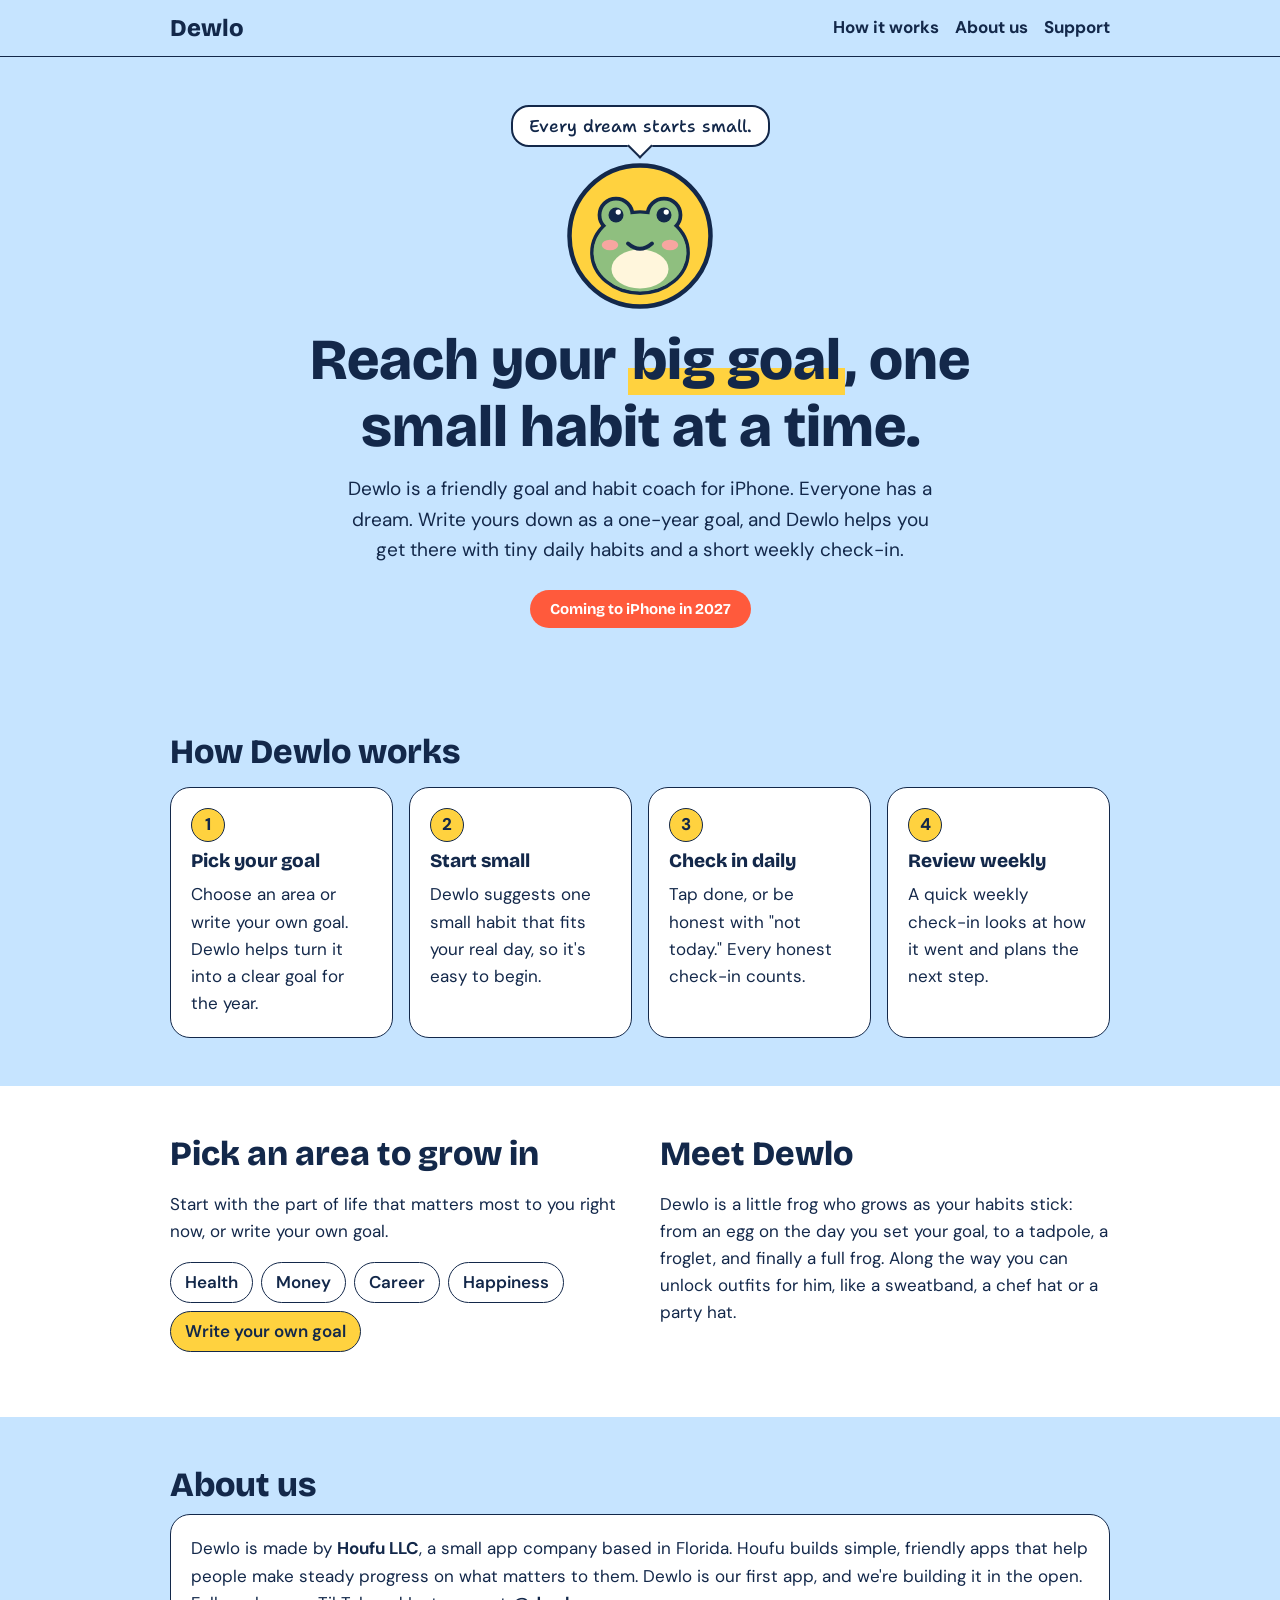
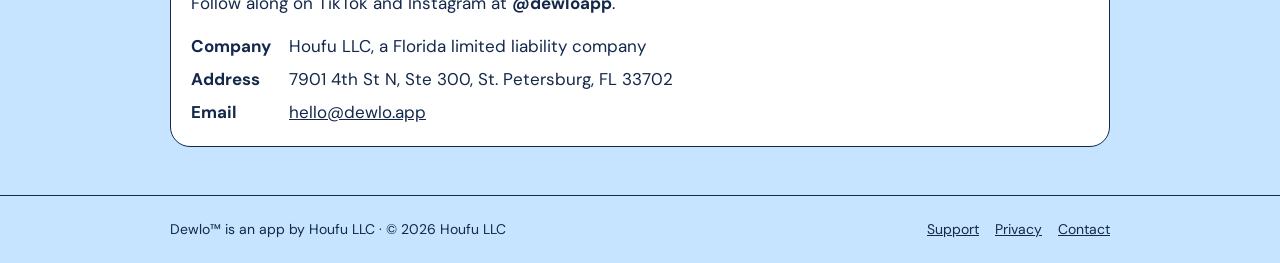
==== index.html @ cb1ed71f "Show life areas (Health, Money, Career, Happiness) and remove phone number Co-Authored-By: Claude Op" ====
<!doctype html>
<html lang="en">
<head>
<meta charset="utf-8">
<meta name="viewport" content="width=device-width,initial-scale=1">
<title>Dewlo · Your goal and habit coach, by Houfu LLC</title>
<meta name="description" content="Dewlo is a friendly goal and habit coach for iPhone, made by Houfu LLC. Write one big goal for the year and reach it one small habit at a time. Coming 2027.">
<link rel="preconnect" href="https://fonts.googleapis.com">
<link rel="preconnect" href="https://fonts.gstatic.com" crossorigin>
<link href="https://fonts.googleapis.com/css2?family=Bricolage+Grotesque:opsz,wght@12..96,700;12..96,800&family=DM+Sans:wght@400;500;700&family=Shantell+Sans:wght@500&display=swap" rel="stylesheet">
<link rel="stylesheet" href="style.css">
</head>
<body>
<header class="top"><div class="wrap">
  <a class="brand" href="/">Dewlo</a>
  <nav><a href="#how">How it works</a><a href="#about">About us</a><a href="support.html">Support</a></nav>
</div></header>

<main>
<section class="hero"><div class="wrap">
  <div class="bubble">Every dream starts small.</div>
  <svg class="badge" viewBox="0 0 200 200" role="img" aria-label="Dewlo the frog">
    <circle cx="100" cy="100" r="94" fill="#FFD23F" stroke="#13284A" stroke-width="6"/>
    <ellipse cx="100" cy="122" rx="64" ry="54" fill="#8FBF7F" stroke="#13284A" stroke-width="5"/>
    <circle cx="68" cy="72" r="22" fill="#8FBF7F" stroke="#13284A" stroke-width="5"/>
    <circle cx="132" cy="72" r="22" fill="#8FBF7F" stroke="#13284A" stroke-width="5"/>
    <ellipse cx="100" cy="122" rx="62" ry="52" fill="#8FBF7F"/>
    <circle cx="68" cy="72" r="10" fill="#13284A"/><circle cx="132" cy="72" r="10" fill="#13284A"/>
    <circle cx="71" cy="68" r="3.5" fill="#fff"/><circle cx="135" cy="68" r="3.5" fill="#fff"/>
    <ellipse cx="100" cy="144" rx="38" ry="26" fill="#FFF6DC"/>
    <ellipse cx="60" cy="112" rx="11" ry="7" fill="#F7A6A0"/><ellipse cx="140" cy="112" rx="11" ry="7" fill="#F7A6A0"/>
    <path d="M84 110 Q100 124 116 110" fill="none" stroke="#13284A" stroke-width="5" stroke-linecap="round"/>
  </svg>
  <h1>Reach your <span>big goal</span>, one small habit at a time.</h1>
  <p class="lede">Dewlo is a friendly goal and habit coach for iPhone. Everyone has a dream. Write yours down as a one-year goal, and Dewlo helps you get there with tiny daily habits and a short weekly check-in.</p>
  <span class="soon">Coming to iPhone in 2027</span>
</div></section>

<section id="how" class="band"><div class="wrap">
  <h2>How Dewlo works</h2>
  <div class="grid4">
    <div class="card"><div class="k">1</div><h3>Pick your goal</h3><p>Choose an area or write your own goal. Dewlo helps turn it into a clear goal for the year.</p></div>
    <div class="card"><div class="k">2</div><h3>Start small</h3><p>Dewlo suggests one small habit that fits your real day, so it's easy to begin.</p></div>
    <div class="card"><div class="k">3</div><h3>Check in daily</h3><p>Tap done, or be honest with "not today." Every honest check-in counts.</p></div>
    <div class="card"><div class="k">4</div><h3>Review weekly</h3><p>A quick weekly check-in looks at how it went and plans the next step.</p></div>
  </div>
</div></section>

<section class="band white"><div class="wrap two">
  <div>
    <h2>Pick an area to grow in</h2>
    <p>Start with the part of life that matters most to you right now, or write your own goal.</p>
    <ul class="chips">
      <li>Health</li><li>Money</li><li>Career</li><li>Happiness</li><li class="own">Write your own goal</li>
    </ul>
  </div>
  <div>
    <h2>Meet Dewlo</h2>
    <p>Dewlo is a little frog who grows as your habits stick: from an egg on the day you set your goal, to a tadpole, a froglet, and finally a full frog. Along the way you can unlock outfits for him, like a sweatband, a chef hat or a party hat.</p>
  </div>
</div></section>

<section id="about" class="band"><div class="wrap">
  <h2>About us</h2>
  <div class="card about">
    <p>Dewlo is made by <strong>Houfu LLC</strong>, a small app company based in Florida. Houfu builds simple, friendly apps that help people make steady progress on what matters to them. Dewlo is our first app, and we're building it in the open. Follow along on TikTok and Instagram at <strong>@dewloapp</strong>.</p>
    <dl>
      <dt>Company</dt><dd>Houfu LLC, a Florida limited liability company</dd>
      <dt>Address</dt><dd>7901 4th St N, Ste 300, St. Petersburg, FL 33702</dd>
      <dt>Email</dt><dd><a href="mailto:hello@dewlo.app">hello@dewlo.app</a></dd>
    </dl>
  </div>
</div></section>
</main>

<footer><div class="wrap">
  <span>Dewlo™ is an app by Houfu LLC · © 2026 Houfu LLC</span>
  <nav><a href="support.html">Support</a><a href="privacy.html">Privacy</a><a href="mailto:hello@dewlo.app">Contact</a></nav>
</div></footer>
</body>
</html>
---- style.css ----
:root{--bg:#C6E4FF;--navy:#13284A;--coral:#FF5A3C;--sun:#FFD23F;--white:#fff}
*{box-sizing:border-box}
html,body{margin:0}
body{background:var(--bg);color:var(--navy);font:17px/1.6 "DM Sans",system-ui,sans-serif}
a{color:var(--navy)}
.wrap{max-width:980px;margin:0 auto;padding:0 20px}
h1,h2,h3{font-family:"Bricolage Grotesque",system-ui,sans-serif;font-weight:800;line-height:1.15;margin:0 0 10px}
h2{font-size:clamp(26px,4vw,34px)}
h3{font-size:19px}
header.top{border-bottom:1.5px solid var(--navy)}
header.top .wrap{display:flex;justify-content:space-between;align-items:center;gap:12px;flex-wrap:wrap;padding-block:14px}
.brand{font:800 24px "Bricolage Grotesque",sans-serif;text-decoration:none}
header nav,footer nav{display:flex;gap:16px;flex-wrap:wrap}
header nav a{font-weight:700;text-decoration:none}
.hero{text-align:center;padding:48px 0 56px}
.badge{width:150px;height:150px;display:block;margin:0 auto 16px}
.bubble{display:inline-block;background:var(--white);border:2.5px solid var(--navy);border-radius:18px;padding:8px 16px;font:500 17px "Shantell Sans",cursive;margin-bottom:14px;position:relative}
.bubble:after{content:"";position:absolute;left:50%;bottom:-10px;width:16px;height:16px;background:var(--white);border-right:2.5px solid var(--navy);border-bottom:2.5px solid var(--navy);transform:translateX(-50%) rotate(45deg)}
.hero h1{font-size:clamp(34px,7vw,58px);max-width:760px;margin:0 auto 14px}
.hero h1 span,h1 span{background:linear-gradient(transparent 62%,var(--sun) 62%);padding:0 4px}
.lede{font-size:19px;max-width:600px;margin:0 auto 24px}
.soon{display:inline-block;background:var(--coral);color:#fff;font:700 15px "Bricolage Grotesque",sans-serif;padding:10px 20px;border-radius:999px}
.band{padding:48px 0}
.band.white{background:var(--white)}
.grid4{display:grid;grid-template-columns:repeat(4,1fr);gap:16px;margin-top:16px}
.card{background:var(--white);border:1.5px solid var(--navy);border-radius:20px;padding:20px}
.card p{margin:0}
.k{display:inline-grid;place-items:center;width:34px;height:34px;border-radius:50%;background:var(--sun);border:1.5px solid var(--navy);font-weight:800;margin-bottom:8px}
.two{display:grid;grid-template-columns:1fr 1fr;gap:40px}
.chips{list-style:none;padding:0;display:flex;flex-wrap:wrap;gap:8px}
.chips li{border:1.5px solid var(--navy);border-radius:999px;padding:6px 14px;font-weight:600;background:var(--white)}
.chips li.own{background:var(--sun)}
.about p{margin-bottom:16px}
dl{display:grid;grid-template-columns:max-content 1fr;gap:6px 18px;margin:0}
dt{font-weight:700}
dd{margin:0}
.doc{max-width:720px;padding:40px 20px 56px;margin:0 auto}
.doc h1{font-size:clamp(30px,5vw,42px)}
.doc h2{font-size:22px;margin-top:28px}
.meta{font-size:14px}
footer{border-top:1.5px solid var(--navy);font-size:14px}
footer .wrap{display:flex;justify-content:space-between;gap:12px;flex-wrap:wrap;padding-block:22px}
@media (max-width:820px){.grid4{grid-template-columns:1fr 1fr}.two{grid-template-columns:1fr;gap:24px}}
@media (max-width:480px){.grid4{grid-template-columns:1fr}dl{grid-template-columns:1fr}dt{margin-top:6px}}
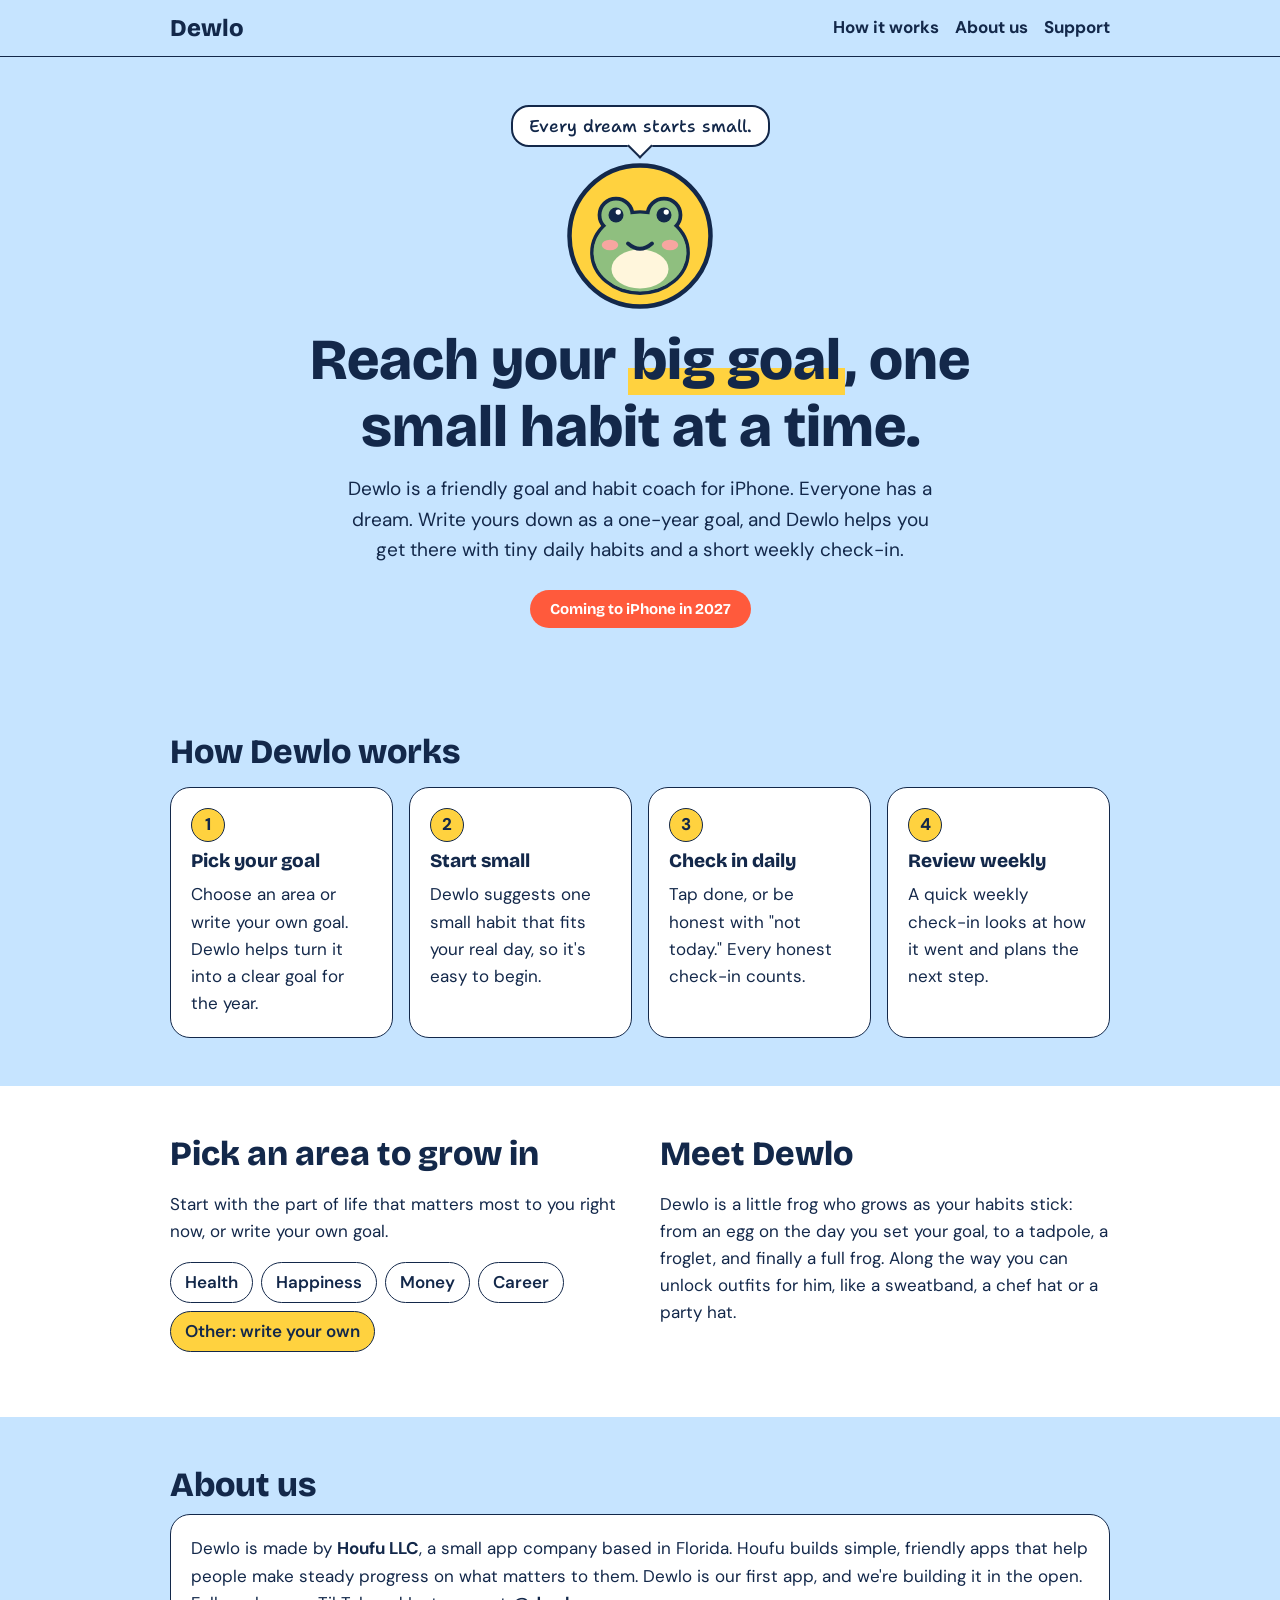
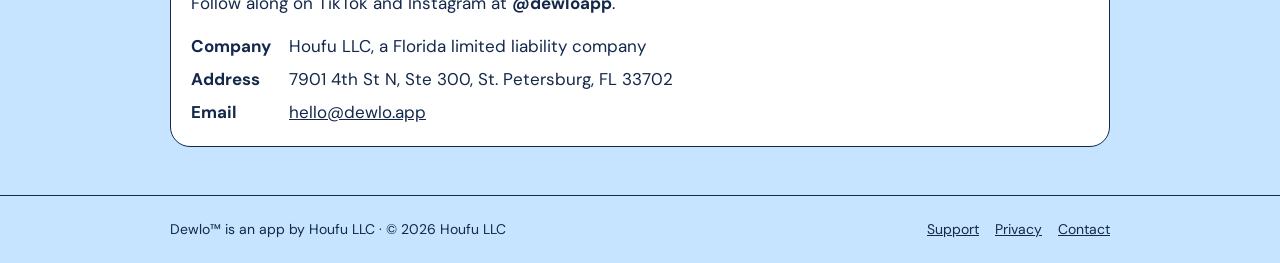
==== commit b9ae8b77: "Match app areas: Health, Happiness, Money, Career, Other Co-Authored-By: Claude Opus 5.5 <noreply@an" ====
--- a/index.html
+++ b/index.html
@@ -51,7 +51,7 @@
     <h2>Pick an area to grow in</h2>
     <p>Start with the part of life that matters most to you right now, or write your own goal.</p>
     <ul class="chips">
-      <li>Health</li><li>Money</li><li>Career</li><li>Happiness</li><li class="own">Write your own goal</li>
+      <li>Health</li><li>Happiness</li><li>Money</li><li>Career</li><li class="own">Other: write your own</li>
     </ul>
   </div>
   <div>
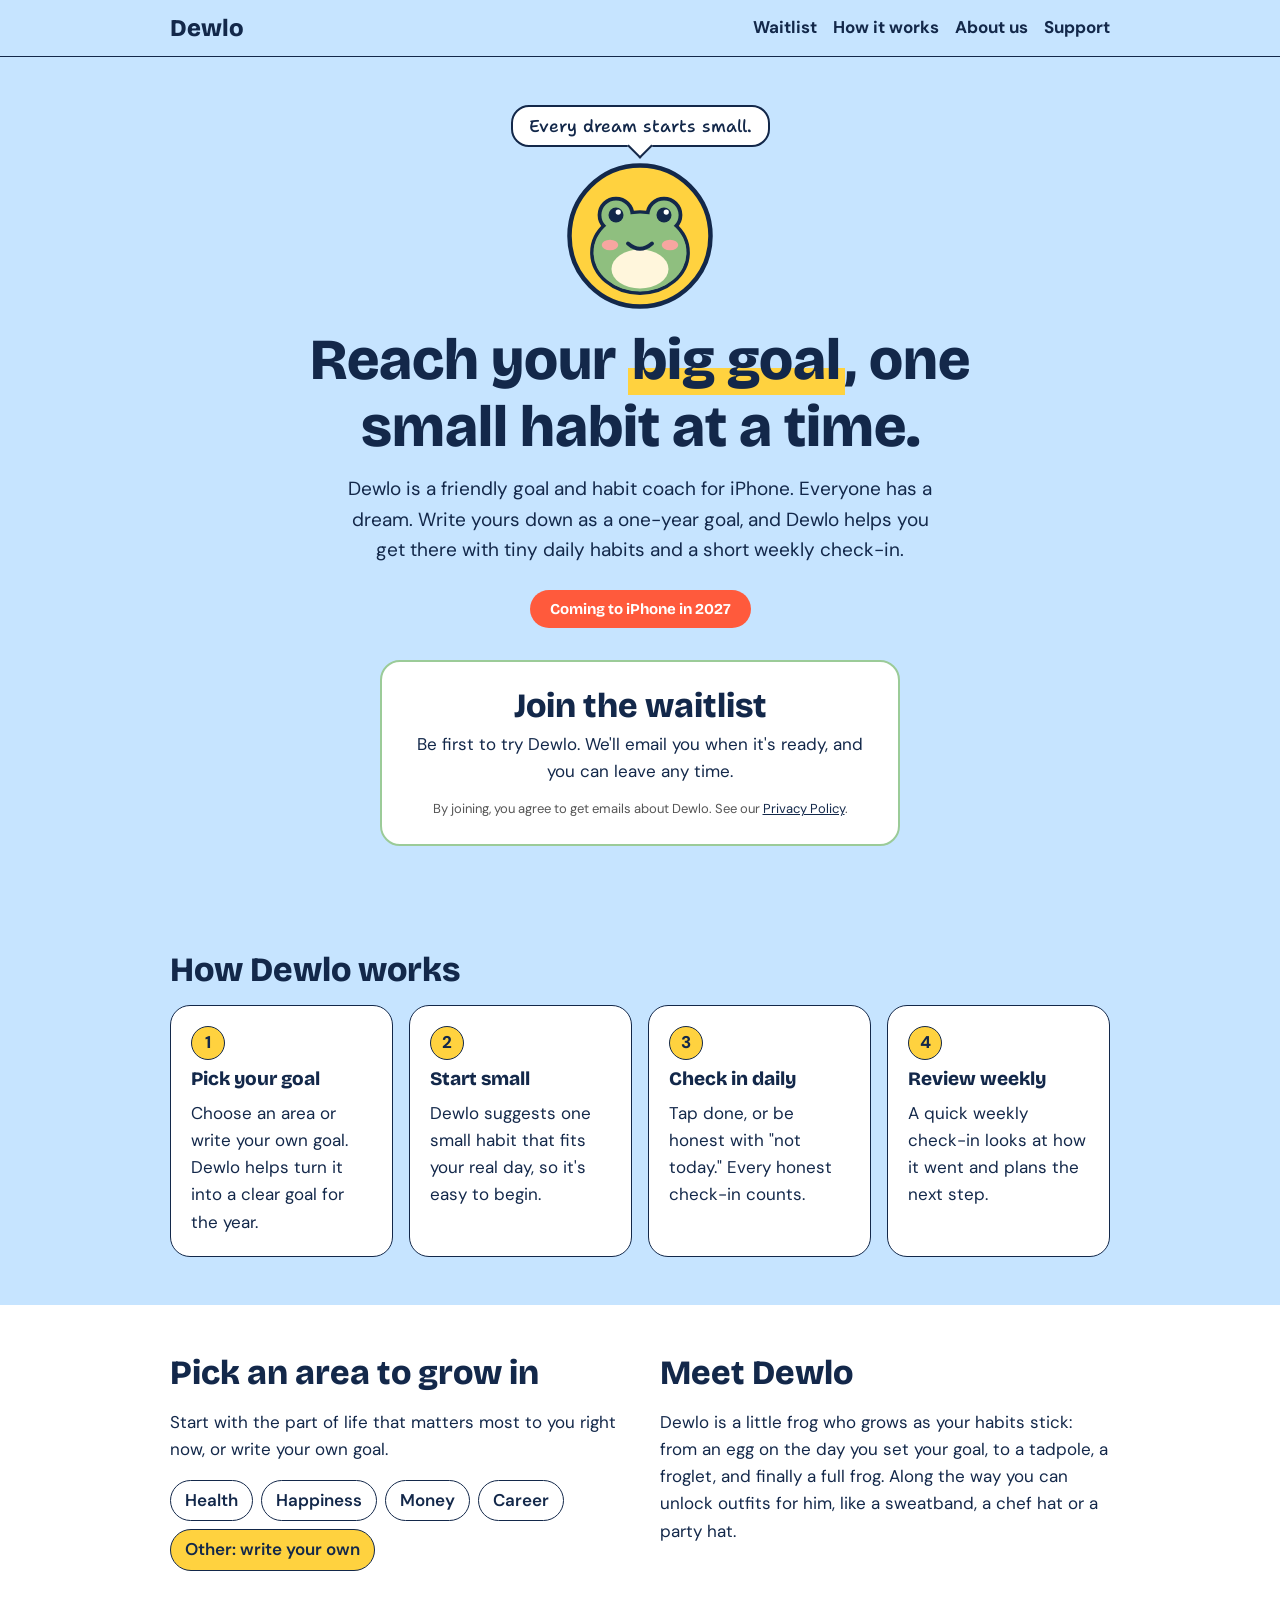
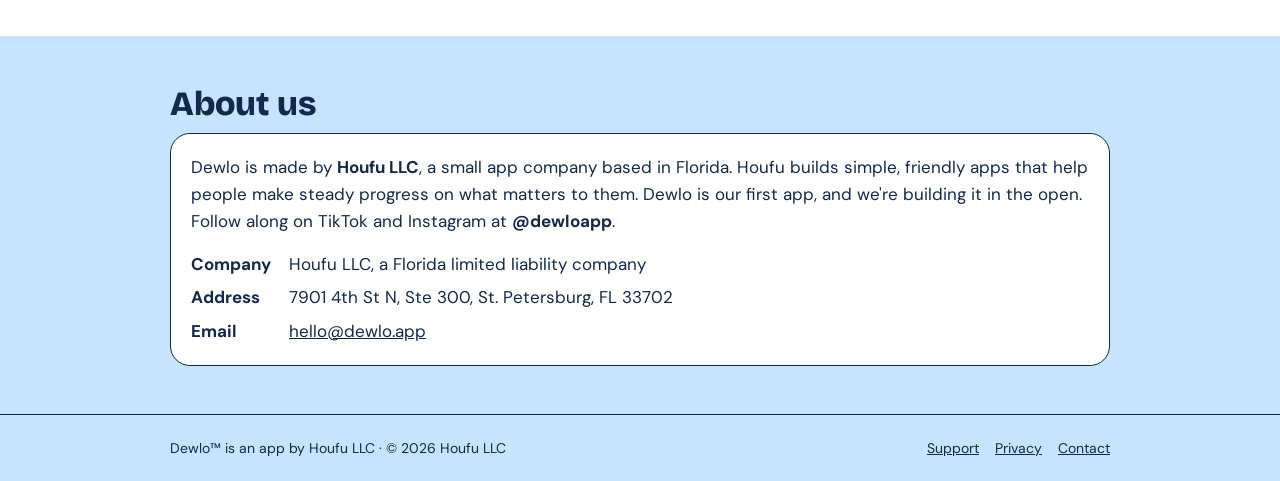
==== commit 970e69bb: "Add Kit waitlist sign-up to home page and waitlist line to privacy page (Kye's OK, Nov 6) Co-Authore" ====
--- a/index.html
+++ b/index.html
@@ -13,7 +13,7 @@
 <body>
 <header class="top"><div class="wrap">
   <a class="brand" href="/">Dewlo</a>
-  <nav><a href="#how">How it works</a><a href="#about">About us</a><a href="support.html">Support</a></nav>
+  <nav><a href="#waitlist">Waitlist</a><a href="#how">How it works</a><a href="#about">About us</a><a href="support.html">Support</a></nav>
 </div></header>
 
 <main>
@@ -34,6 +34,12 @@
   <h1>Reach your <span>big goal</span>, one small habit at a time.</h1>
   <p class="lede">Dewlo is a friendly goal and habit coach for iPhone. Everyone has a dream. Write yours down as a one-year goal, and Dewlo helps you get there with tiny daily habits and a short weekly check-in.</p>
   <span class="soon">Coming to iPhone in 2027</span>
+  <div class="waitlist" id="waitlist">
+    <h2>Join the waitlist</h2>
+    <p>Be first to try Dewlo. We'll email you when it's ready, and you can leave any time.</p>
+    <script async data-uid="3180c1a6f9" src="https://dewlo.kit.com/3180c1a6f9/index.js"></script>
+    <p class="fine">By joining, you agree to get emails about Dewlo. See our <a href="privacy.html">Privacy Policy</a>.</p>
+  </div>
 </div></section>
 
 <section id="how" class="band"><div class="wrap">
--- a/style.css
+++ b/style.css
@@ -42,3 +42,7 @@
 footer .wrap{display:flex;justify-content:space-between;gap:12px;flex-wrap:wrap;padding-block:22px}
 @media (max-width:820px){.grid4{grid-template-columns:1fr 1fr}.two{grid-template-columns:1fr;gap:24px}}
 @media (max-width:480px){.grid4{grid-template-columns:1fr}dl{grid-template-columns:1fr}dt{margin-top:6px}}
+
+.waitlist{max-width:520px;margin:32px auto 0;background:#fff;border:2px solid #9BCB98;border-radius:20px;padding:24px 20px}
+.waitlist h2{margin:0 0 6px}.waitlist p{margin:0 0 14px}.waitlist .fine{font-size:13px;color:#555;margin:12px 0 0}
+.waitlist .formkit-form{margin:0 auto!important;max-width:100%!important}
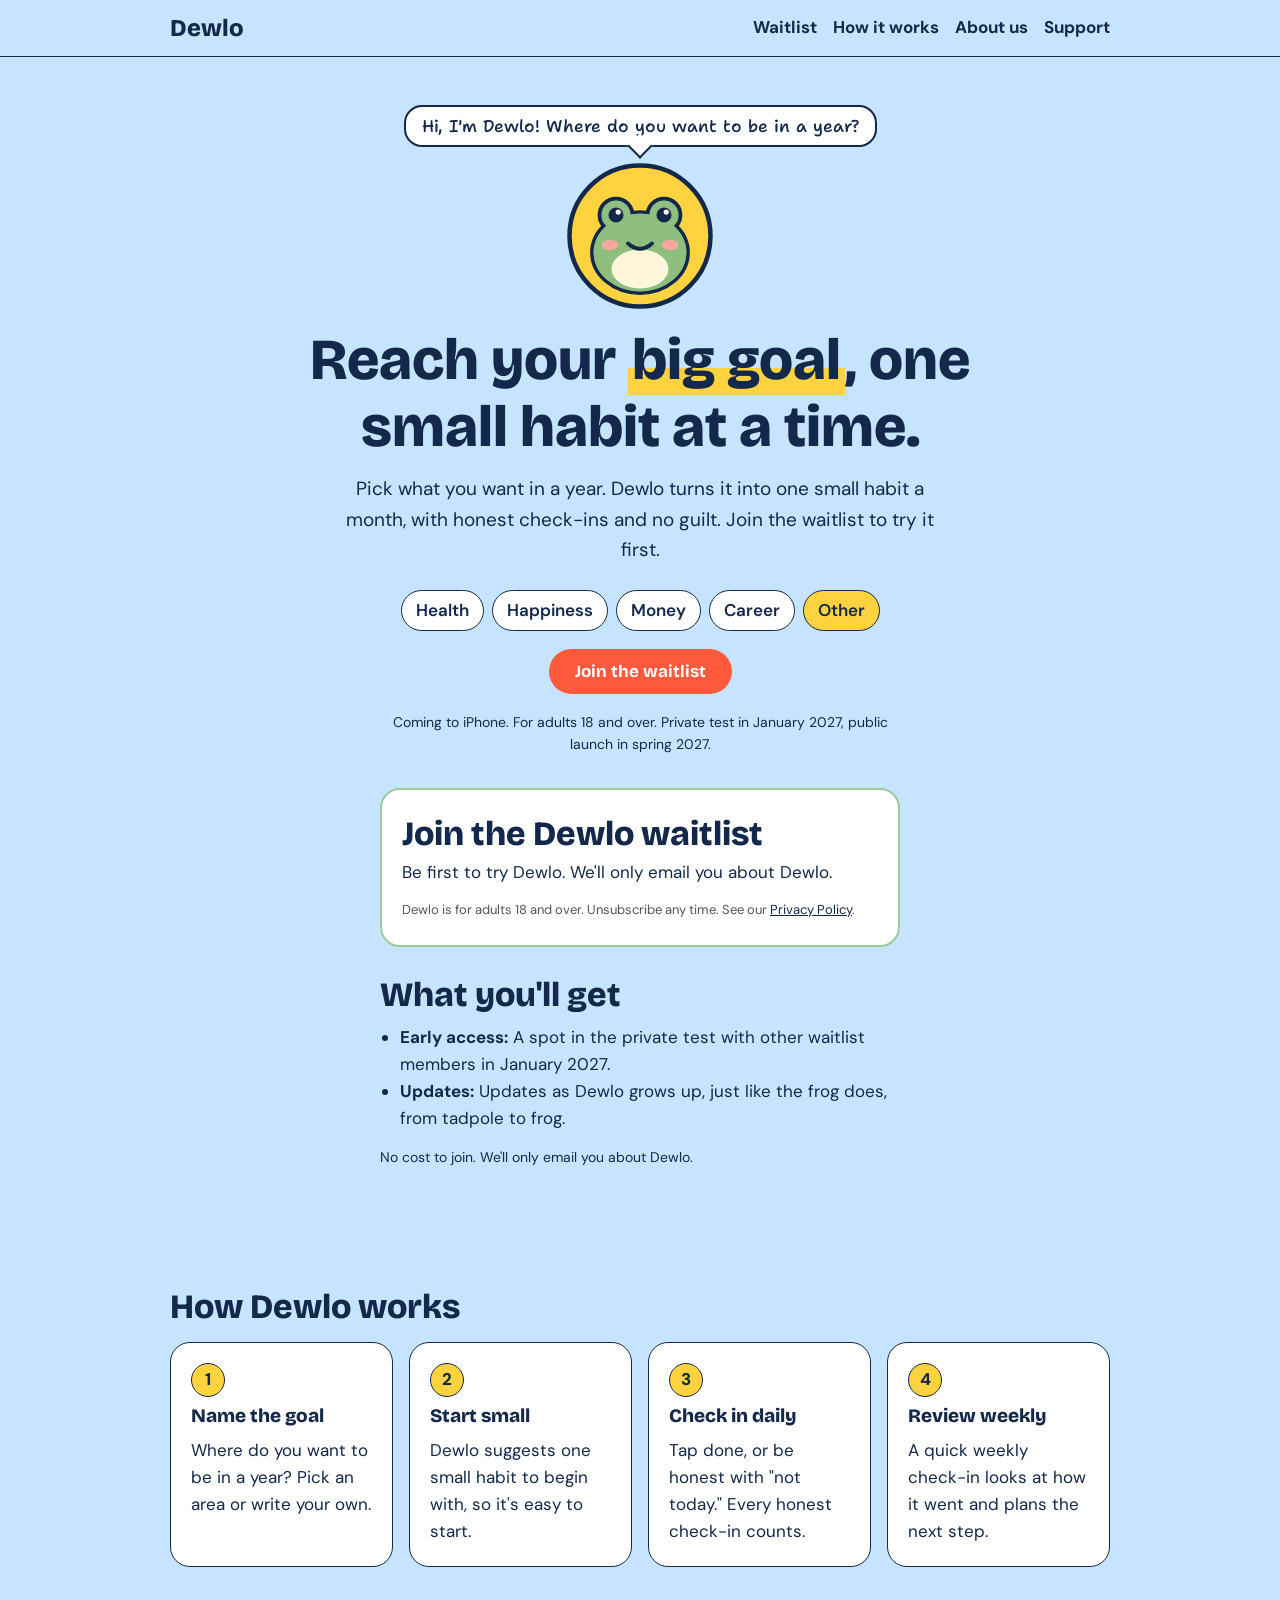
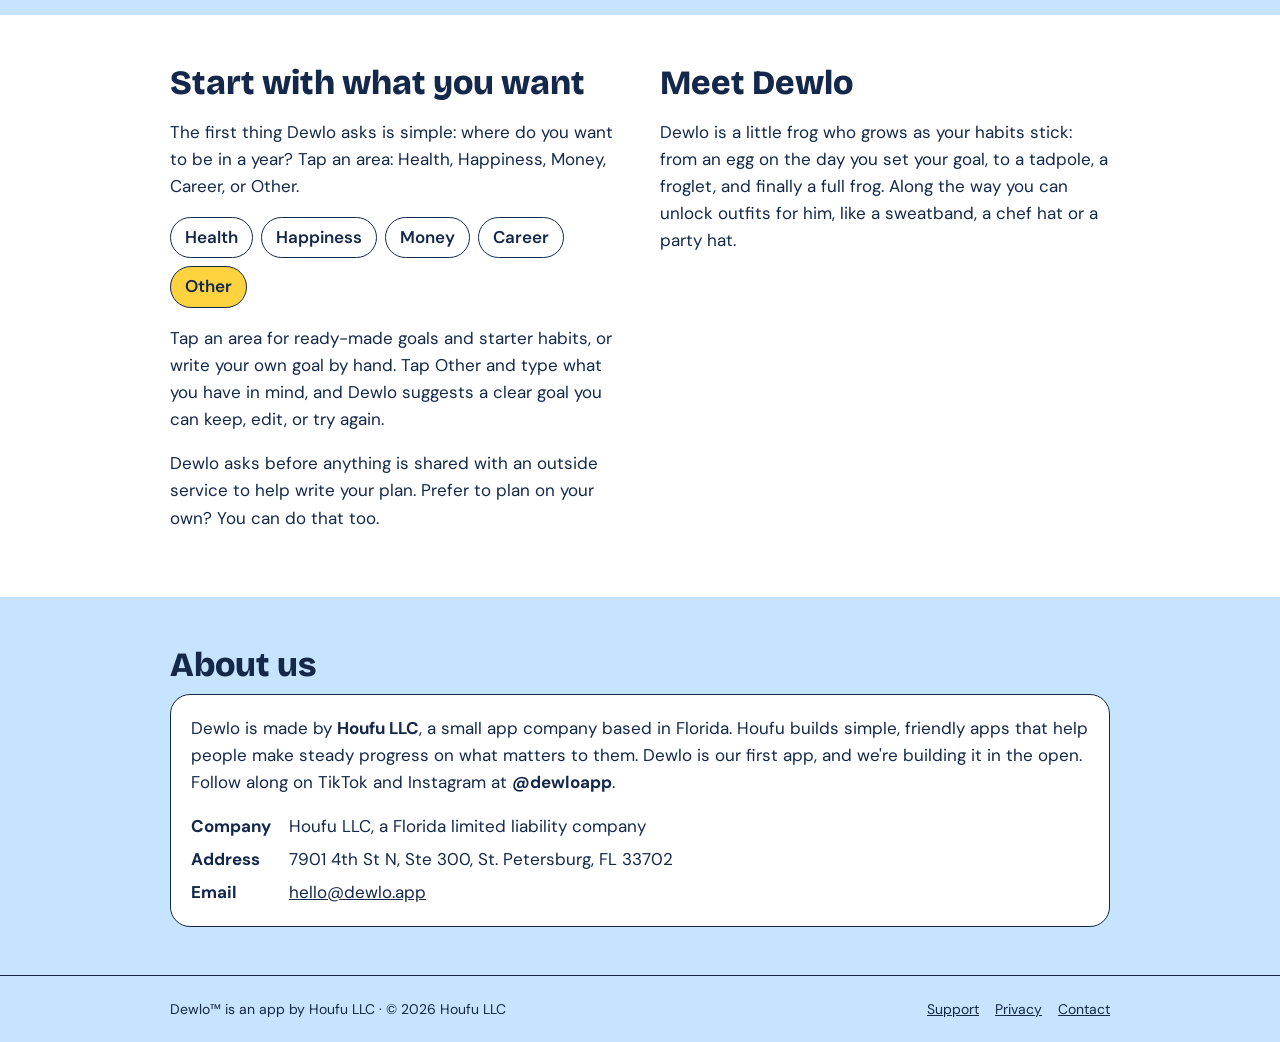
==== commit e70ff535: "Waitlist home page: approved wording, free-first (not for main yet) Greeting, hero text, area chips," ====
--- a/index.html
+++ b/index.html
@@ -9,6 +9,11 @@
 <link rel="preconnect" href="https://fonts.gstatic.com" crossorigin>
 <link href="https://fonts.googleapis.com/css2?family=Bricolage+Grotesque:opsz,wght@12..96,700;12..96,800&family=DM+Sans:wght@400;500;700&family=Shantell+Sans:wght@500&display=swap" rel="stylesheet">
 <link rel="stylesheet" href="style.css">
+<link rel="icon" href="/favicon.ico" sizes="any">
+<link rel="icon" href="/favicon.svg" type="image/svg+xml">
+<link rel="apple-touch-icon" href="/apple-touch-icon.png">
+<link rel="manifest" href="/site.webmanifest">
+<meta name="theme-color" content="#FFD23F">
 </head>
 <body>
 <header class="top"><div class="wrap">
@@ -18,7 +23,7 @@
 
 <main>
 <section class="hero"><div class="wrap">
-  <div class="bubble">Every dream starts small.</div>
+  <div class="bubble">Hi, I'm Dewlo! Where do you want to be in a year?</div>
   <svg class="badge" viewBox="0 0 200 200" role="img" aria-label="Dewlo the frog">
     <circle cx="100" cy="100" r="94" fill="#FFD23F" stroke="#13284A" stroke-width="6"/>
     <ellipse cx="100" cy="122" rx="64" ry="54" fill="#8FBF7F" stroke="#13284A" stroke-width="5"/>
@@ -32,21 +37,31 @@
     <path d="M84 110 Q100 124 116 110" fill="none" stroke="#13284A" stroke-width="5" stroke-linecap="round"/>
   </svg>
   <h1>Reach your <span>big goal</span>, one small habit at a time.</h1>
-  <p class="lede">Dewlo is a friendly goal and habit coach for iPhone. Everyone has a dream. Write yours down as a one-year goal, and Dewlo helps you get there with tiny daily habits and a short weekly check-in.</p>
-  <span class="soon">Coming to iPhone in 2027</span>
+  <p class="lede">Pick what you want in a year. Dewlo turns it into one small habit a month, with honest check-ins and no guilt. Join the waitlist to try it first.</p>
+  <ul class="chips hero-chips"><li>Health</li><li>Happiness</li><li>Money</li><li>Career</li><li class="own">Other</li></ul>
+  <p><a class="btn" href="#waitlist">Join the waitlist</a></p>
+  <p class="soon-line">Coming to iPhone. For adults 18 and over. Private test in January 2027, public launch in spring 2027.</p>
   <div class="waitlist" id="waitlist">
-    <h2>Join the waitlist</h2>
-    <p>Be first to try Dewlo. We'll email you when it's ready, and you can leave any time.</p>
+    <h2>Join the Dewlo waitlist</h2>
+    <p>Be first to try Dewlo. We'll only email you about Dewlo.</p>
     <script async data-uid="3180c1a6f9" src="https://dewlo.kit.com/3180c1a6f9/index.js"></script>
-    <p class="fine">By joining, you agree to get emails about Dewlo. See our <a href="privacy.html">Privacy Policy</a>.</p>
+    <p class="fine">Dewlo is for adults 18 and over. Unsubscribe any time. See our <a href="privacy.html">Privacy Policy</a>.</p>
+  </div>
+  <div class="get">
+    <h2>What you'll get</h2>
+    <ul>
+      <li><strong>Early access:</strong> A spot in the private test with other waitlist members in January 2027.</li>
+      <li><strong>Updates:</strong> Updates as Dewlo grows up, just like the frog does, from tadpole to frog.</li>
+    </ul>
+    <p class="fine">No cost to join. We'll only email you about Dewlo.</p>
   </div>
 </div></section>
 
 <section id="how" class="band"><div class="wrap">
   <h2>How Dewlo works</h2>
   <div class="grid4">
-    <div class="card"><div class="k">1</div><h3>Pick your goal</h3><p>Choose an area or write your own goal. Dewlo helps turn it into a clear goal for the year.</p></div>
-    <div class="card"><div class="k">2</div><h3>Start small</h3><p>Dewlo suggests one small habit that fits your real day, so it's easy to begin.</p></div>
+    <div class="card"><div class="k">1</div><h3>Name the goal</h3><p>Where do you want to be in a year? Pick an area or write your own.</p></div>
+    <div class="card"><div class="k">2</div><h3>Start small</h3><p>Dewlo suggests one small habit to begin with, so it's easy to start.</p></div>
     <div class="card"><div class="k">3</div><h3>Check in daily</h3><p>Tap done, or be honest with "not today." Every honest check-in counts.</p></div>
     <div class="card"><div class="k">4</div><h3>Review weekly</h3><p>A quick weekly check-in looks at how it went and plans the next step.</p></div>
   </div>
@@ -54,11 +69,13 @@
 
 <section class="band white"><div class="wrap two">
   <div>
-    <h2>Pick an area to grow in</h2>
-    <p>Start with the part of life that matters most to you right now, or write your own goal.</p>
+    <h2>Start with what you want</h2>
+    <p>The first thing Dewlo asks is simple: where do you want to be in a year? Tap an area: Health, Happiness, Money, Career, or Other.</p>
     <ul class="chips">
-      <li>Health</li><li>Happiness</li><li>Money</li><li>Career</li><li class="own">Other: write your own</li>
+      <li>Health</li><li>Happiness</li><li>Money</li><li>Career</li><li class="own">Other</li>
     </ul>
+    <p>Tap an area for ready-made goals and starter habits, or write your own goal by hand. Tap Other and type what you have in mind, and Dewlo suggests a clear goal you can keep, edit, or try again.</p>
+    <p>Dewlo asks before anything is shared with an outside service to help write your plan. Prefer to plan on your own? You can do that too.</p>
   </div>
   <div>
     <h2>Meet Dewlo</h2>
--- a/style.css
+++ b/style.css
@@ -46,3 +46,11 @@
 .waitlist{max-width:520px;margin:32px auto 0;background:#fff;border:2px solid #9BCB98;border-radius:20px;padding:24px 20px}
 .waitlist h2{margin:0 0 6px}.waitlist p{margin:0 0 14px}.waitlist .fine{font-size:13px;color:#555;margin:12px 0 0}
 .waitlist .formkit-form{margin:0 auto!important;max-width:100%!important}
+
+.btn{display:inline-block;background:var(--coral);color:#fff;font:700 17px "Bricolage Grotesque",sans-serif;padding:12px 26px;border-radius:999px;text-decoration:none}
+.hero-chips{justify-content:center;margin:0 0 18px}
+.soon-line{font-size:14px;max-width:520px;margin:0 auto}
+.hero .waitlist{text-align:left}
+.get{max-width:520px;margin:28px auto 0;text-align:left}
+.get ul{padding-left:20px;margin:0 0 10px}
+.get .fine{font-size:14px}
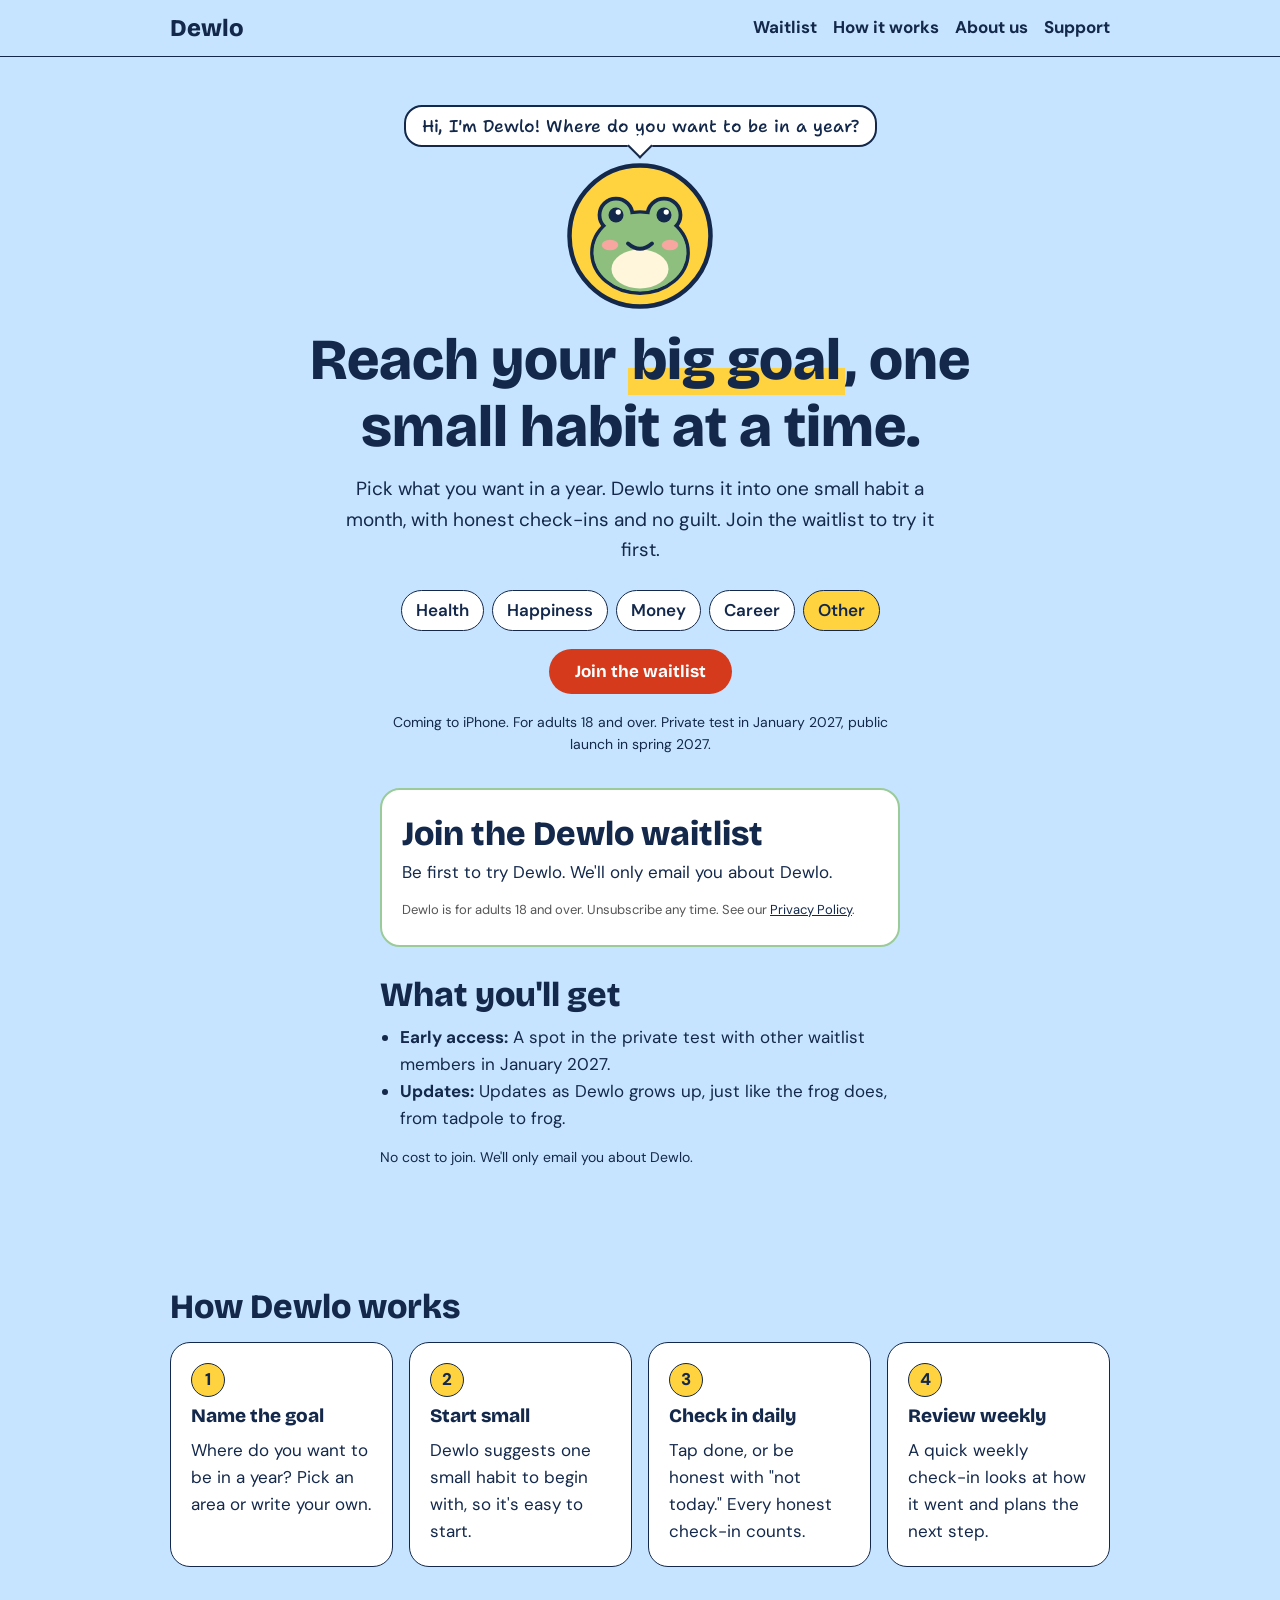
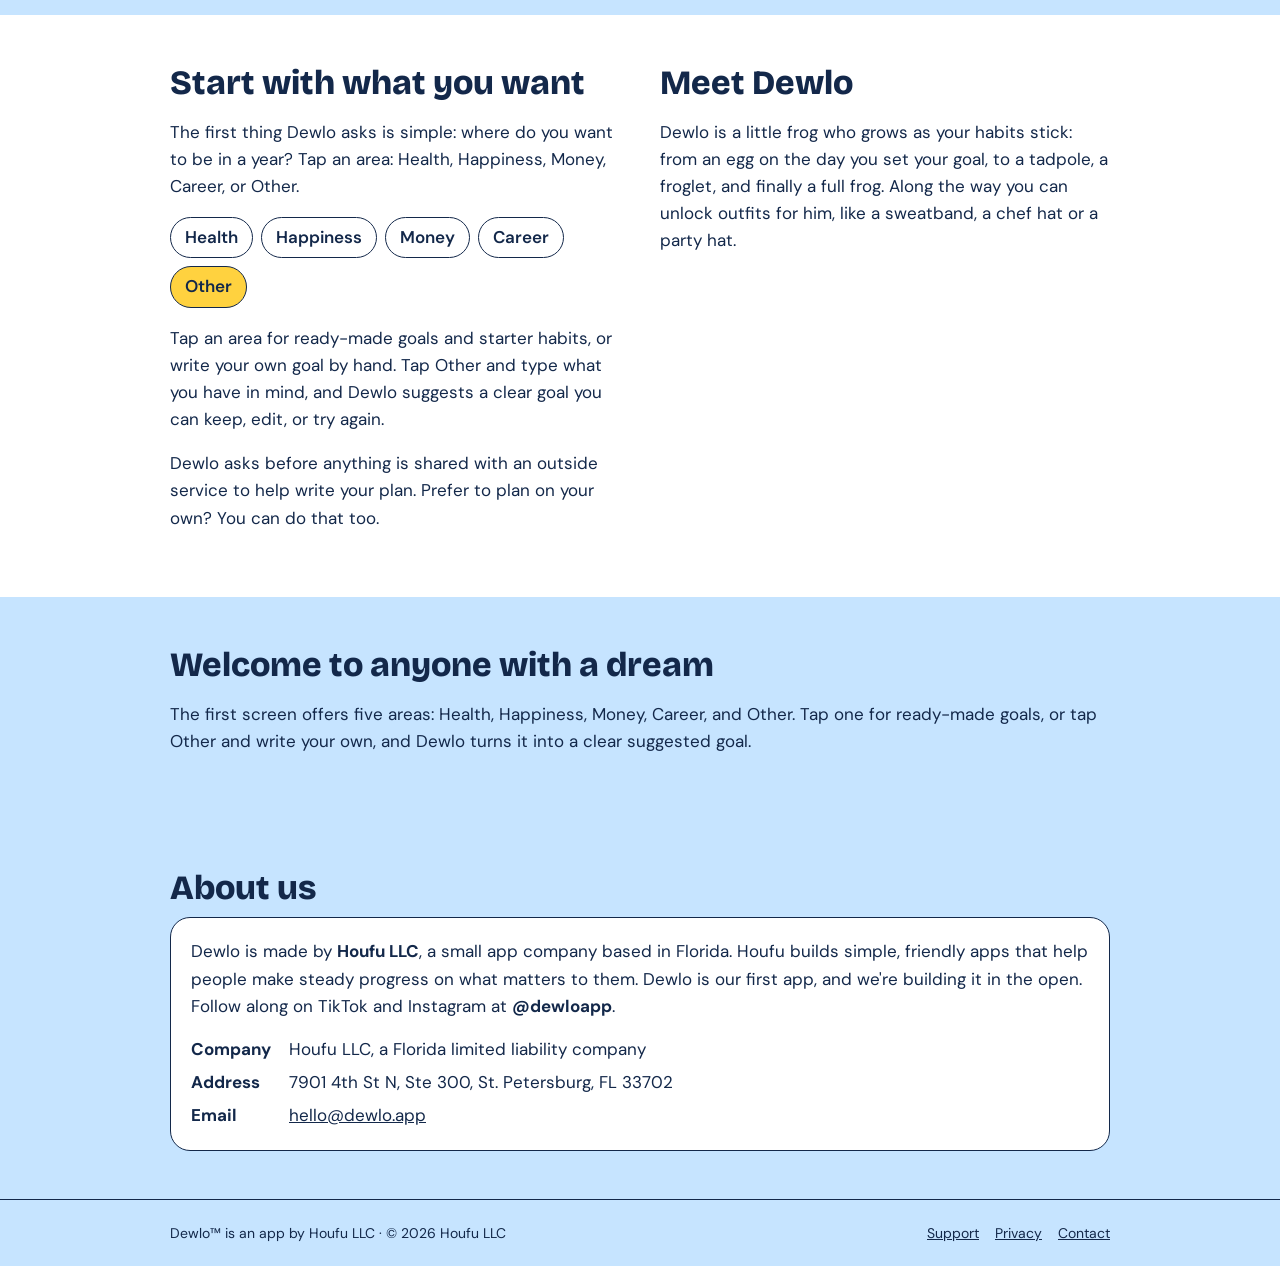
==== commit be03a8a1: "Waitlist page: darker button for contrast, add positioning section Co-Authored-By: Claude Opus 5.5 <" ====
--- a/index.html
+++ b/index.html
@@ -83,6 +83,11 @@
   </div>
 </div></section>
 
+<section class="band"><div class="wrap">
+  <h2>Welcome to anyone with a dream</h2>
+  <p>The first screen offers five areas: Health, Happiness, Money, Career, and Other. Tap one for ready-made goals, or tap Other and write your own, and Dewlo turns it into a clear suggested goal.</p>
+</div></section>
+
 <section id="about" class="band"><div class="wrap">
   <h2>About us</h2>
   <div class="card about">
--- a/style.css
+++ b/style.css
@@ -47,7 +47,7 @@
 .waitlist h2{margin:0 0 6px}.waitlist p{margin:0 0 14px}.waitlist .fine{font-size:13px;color:#555;margin:12px 0 0}
 .waitlist .formkit-form{margin:0 auto!important;max-width:100%!important}
 
-.btn{display:inline-block;background:var(--coral);color:#fff;font:700 17px "Bricolage Grotesque",sans-serif;padding:12px 26px;border-radius:999px;text-decoration:none}
+.btn{display:inline-block;background:#D63A1C;color:#fff;font:700 17px "Bricolage Grotesque",sans-serif;padding:12px 26px;border-radius:999px;text-decoration:none}
 .hero-chips{justify-content:center;margin:0 0 18px}
 .soon-line{font-size:14px;max-width:520px;margin:0 auto}
 .hero .waitlist{text-align:left}
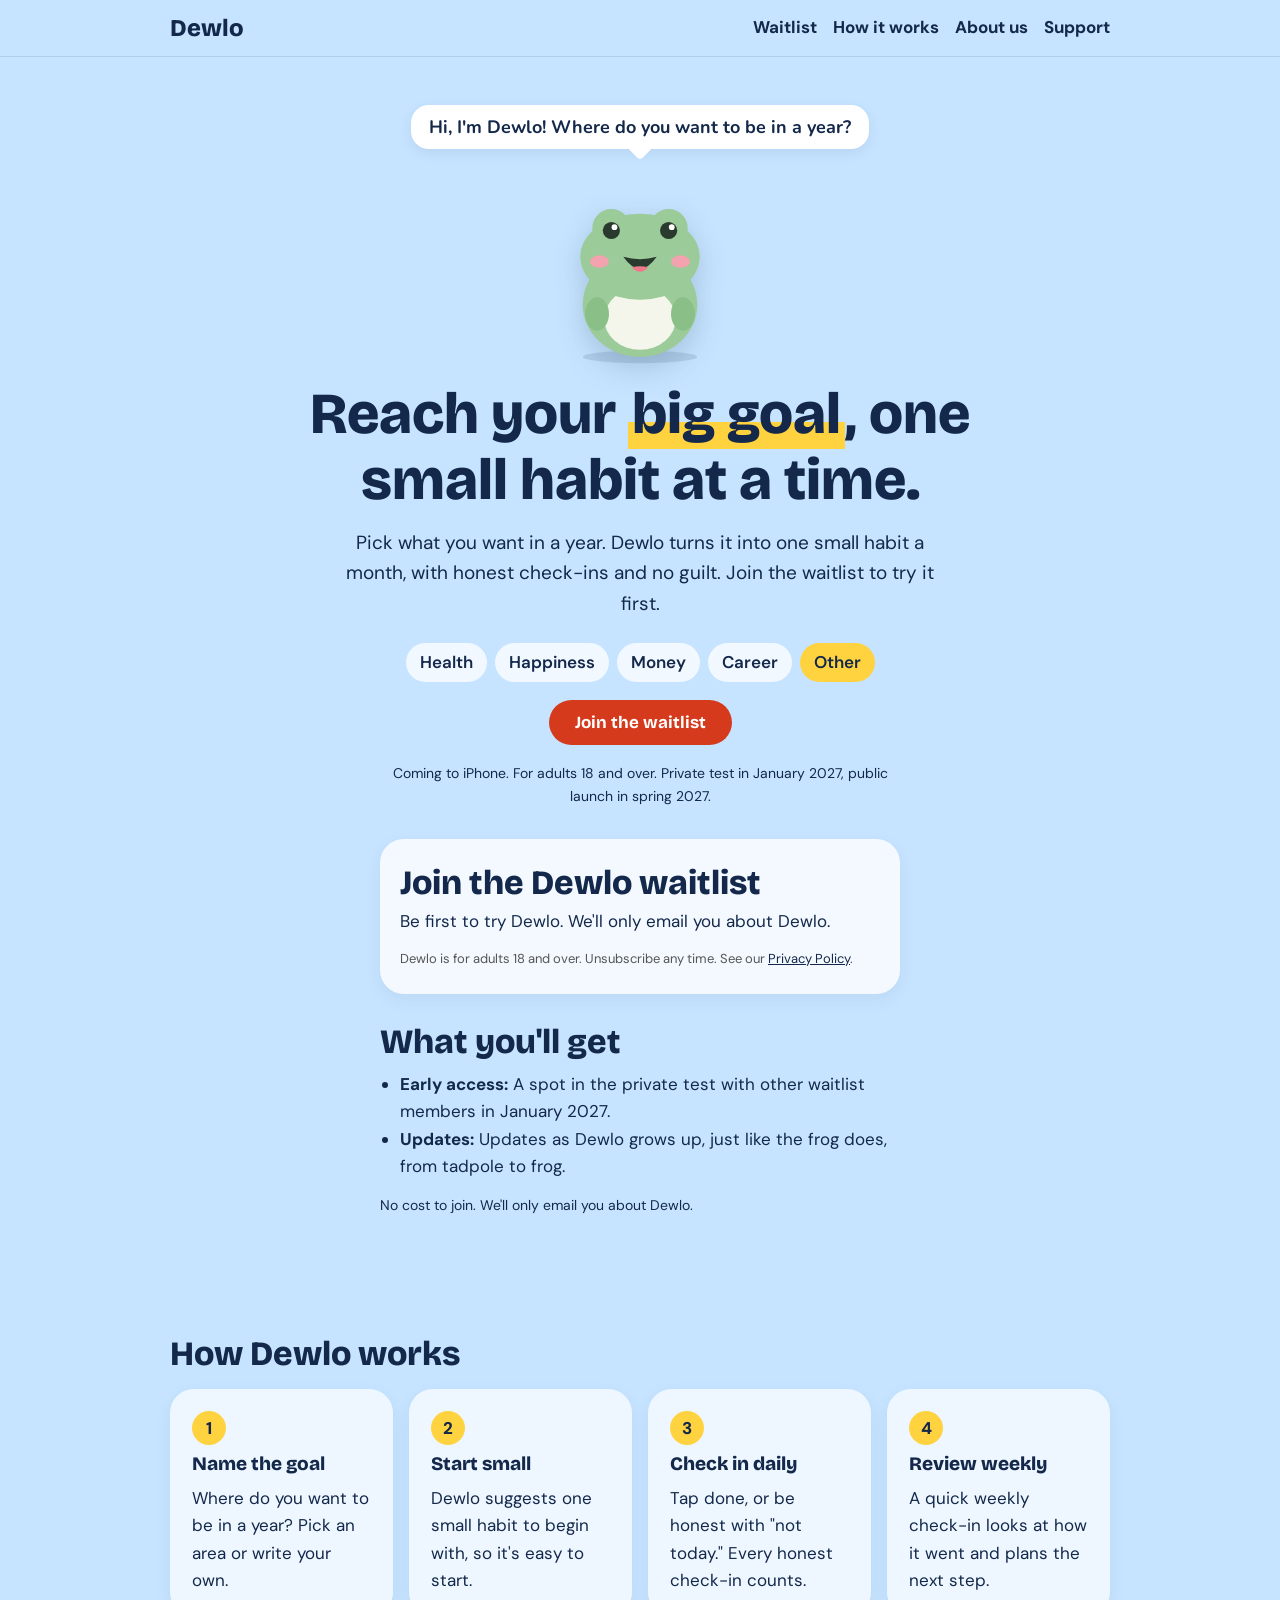
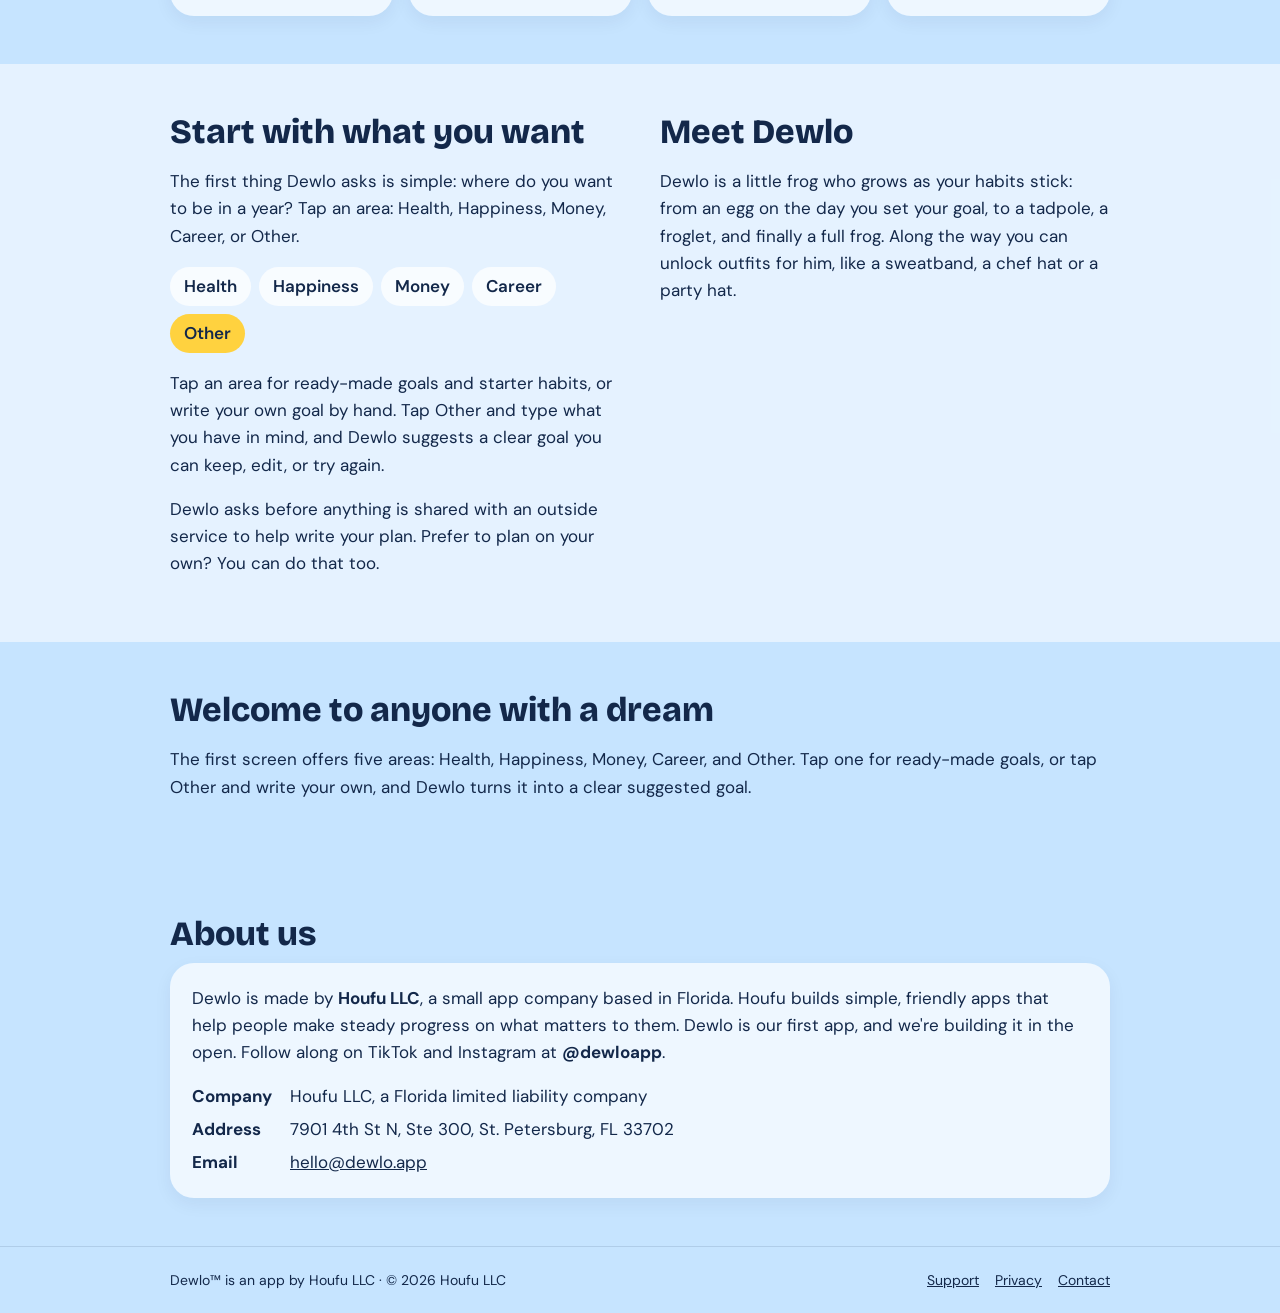
==== commit b3355e2c: "Preview: new look to match the app (not live; waits for Kye's OK) Co-Authored-By: Claude Opus 5.5 <n" ====
--- a/index.html
+++ b/index.html
@@ -7,7 +7,7 @@
 <meta name="description" content="Dewlo is a friendly goal and habit coach for iPhone, made by Houfu LLC. Write one big goal for the year and reach it one small habit at a time. Coming 2027.">
 <link rel="preconnect" href="https://fonts.googleapis.com">
 <link rel="preconnect" href="https://fonts.gstatic.com" crossorigin>
-<link href="https://fonts.googleapis.com/css2?family=Bricolage+Grotesque:opsz,wght@12..96,700;12..96,800&family=DM+Sans:wght@400;500;700&family=Shantell+Sans:wght@500&display=swap" rel="stylesheet">
+<link href="https://fonts.googleapis.com/css2?family=Bricolage+Grotesque:opsz,wght@12..96,700;12..96,800&family=DM+Sans:wght@400;500;700&family=Nunito:wght@700&display=swap" rel="stylesheet">
 <link rel="stylesheet" href="style.css">
 <link rel="icon" href="/favicon.ico" sizes="any">
 <link rel="icon" href="/favicon.svg" type="image/svg+xml">
@@ -24,18 +24,68 @@
 <main>
 <section class="hero"><div class="wrap">
   <div class="bubble">Hi, I'm Dewlo! Where do you want to be in a year?</div>
-  <svg class="badge" viewBox="0 0 200 200" role="img" aria-label="Dewlo the frog">
-    <circle cx="100" cy="100" r="94" fill="#FFD23F" stroke="#13284A" stroke-width="6"/>
-    <ellipse cx="100" cy="122" rx="64" ry="54" fill="#8FBF7F" stroke="#13284A" stroke-width="5"/>
-    <circle cx="68" cy="72" r="22" fill="#8FBF7F" stroke="#13284A" stroke-width="5"/>
-    <circle cx="132" cy="72" r="22" fill="#8FBF7F" stroke="#13284A" stroke-width="5"/>
-    <ellipse cx="100" cy="122" rx="62" ry="52" fill="#8FBF7F"/>
-    <circle cx="68" cy="72" r="10" fill="#13284A"/><circle cx="132" cy="72" r="10" fill="#13284A"/>
-    <circle cx="71" cy="68" r="3.5" fill="#fff"/><circle cx="135" cy="68" r="3.5" fill="#fff"/>
-    <ellipse cx="100" cy="144" rx="38" ry="26" fill="#FFF6DC"/>
-    <ellipse cx="60" cy="112" rx="11" ry="7" fill="#F7A6A0"/><ellipse cx="140" cy="112" rx="11" ry="7" fill="#F7A6A0"/>
-    <path d="M84 110 Q100 124 116 110" fill="none" stroke="#13284A" stroke-width="5" stroke-linecap="round"/>
-  </svg>
+  <svg class="dewlo" viewBox="-4 -10 88 92" role="img" aria-label="Dewlo the frog">
+<ellipse cx="40" cy="78" rx="24" ry="2.6" fill="#13284A" fill-opacity="0.12"/>
+<g display="none">
+<ellipse cx="40" cy="50" rx="22" ry="26" fill="#FFFFFF" fill-opacity="0.75" stroke="#13284A" stroke-width="1.5"/>
+<circle cx="40" cy="54" r="11" fill="#9BCB98"/>
+<circle cx="36" cy="52" r="2" fill="#2B3A2E"/><circle cx="44" cy="52" r="2" fill="#2B3A2E"/>
+<ellipse cx="33" cy="57" rx="2.2" ry="1.4" fill="#F2A3AE"/><ellipse cx="47" cy="57" rx="2.2" ry="1.4" fill="#F2A3AE"/>
+<path d="M37.5 57 Q40 59 42.5 57" stroke="#2B3A2E" stroke-width="1.4" fill="none" stroke-linecap="round"/>
+<ellipse cx="31" cy="36" rx="4" ry="6" fill="#FFFFFF" fill-opacity="0.9"/>
+<path display="none" d="M19 46 L25 42 L29 48 L34 41 L39 48 L44 41 L49 48 L54 42 L61 46" fill="none" stroke="#13284A" stroke-width="1.5" stroke-linejoin="round" stroke-linecap="round"/>
+</g>
+<g display="none">
+<path class="tail" d="M52 58 Q68 50 74 62 Q66 58 54 66Z" fill="#8BBF88"/>
+<g display="none" fill="#8BBF88">
+<ellipse cx="31" cy="72" rx="6" ry="3" transform="rotate(-14 31 72)"/>
+<ellipse cx="47" cy="72" rx="6" ry="3" transform="rotate(14 47 72)"/>
+</g>
+<ellipse cx="38" cy="58" rx="18" ry="16" fill="#9BCB98"/>
+<ellipse cx="38" cy="64" rx="10" ry="7" fill="#F4F6EC"/>
+<circle cx="32" cy="53" r="2.8" fill="#2B3A2E"/><circle cx="44" cy="53" r="2.8" fill="#2B3A2E"/>
+<circle cx="33" cy="52" r="1" fill="#FFFFFF"/><circle cx="45" cy="52" r="1" fill="#FFFFFF"/>
+<ellipse cx="27" cy="59" rx="3" ry="2" fill="#F2A3AE"/><ellipse cx="49" cy="59" rx="3" ry="2" fill="#F2A3AE"/>
+<path d="M35 59 Q38 62 41 59" stroke="#2B3A2E" stroke-width="1.5" fill="none" stroke-linecap="round"/>
+</g>
+<g display="inline" transform="translate(0 0)">
+<path display="none" d="M58 66 Q72 70 70 58" stroke="#9BCB98" stroke-width="6" fill="none" stroke-linecap="round"/>
+<ellipse cx="40" cy="56" rx="24" ry="22" fill="#9BCB98"/>
+<ellipse cx="40" cy="62" rx="15" ry="13" fill="#F4F6EC"/>
+<path display="none" d="M18 47 Q40 56 62 47 L63 53 Q40 63 17 53Z" fill="#FF5A3C"/><path display="none" d="M47 55 L51 68 L45 69 L43 56Z" fill="#E04A2E"/>
+<ellipse cx="40" cy="36" rx="25" ry="18" fill="#9BCB98"/>
+<circle cx="28" cy="24" r="8" fill="#9BCB98"/><circle cx="52" cy="24" r="8" fill="#9BCB98"/>
+<g display="inline">
+<circle cx="28" cy="25" r="3.6" fill="#2B3A2E"/><circle cx="52" cy="25" r="3.6" fill="#2B3A2E"/>
+<circle cx="29.3" cy="23.6" r="1.2" fill="#FFFFFF"/><circle cx="53.3" cy="23.6" r="1.2" fill="#FFFFFF"/>
+</g>
+<g display="none" fill="none" stroke="#2B3A2E" stroke-width="2.4" stroke-linecap="round">
+<path d="M24 26 Q28 21 32 26"/><path d="M48 26 Q52 21 56 26"/>
+</g>
+<g display="none"><circle cx="29.5" cy="23" r="3.6" fill="#2B3A2E"/><circle cx="53.5" cy="23" r="3.6" fill="#2B3A2E"/><circle cx="30.8" cy="21.6" r="1.2" fill="#FFFFFF"/><circle cx="54.8" cy="21.6" r="1.2" fill="#FFFFFF"/></g>
+<g display="none" fill="none" stroke="#2B3A2E" stroke-width="2.4" stroke-linecap="round"><path d="M24 24 Q28 28 32 24"/><path d="M48 24 Q52 28 56 24"/></g>
+<g display="none" fill="none" stroke="#2B3A2E" stroke-width="2.4" stroke-linecap="round"><path d="M24 26 Q28 28 32 26"/><path d="M48 26 Q52 28 56 26"/></g>
+<ellipse cx="23" cy="38" rx="4" ry="2.6" fill="#F2A3AE"/><ellipse cx="57" cy="38" rx="4" ry="2.6" fill="#F2A3AE"/>
+<path display="none" d="M33 37 Q40 43 47 37" stroke="#2B3A2E" stroke-width="2" fill="none" stroke-linecap="round"/>
+<g display="inline"><path d="M33 36 Q40 46 47 36 Q40 38 33 36Z" fill="#2B3A2E"/><path d="M36.5 40.5 Q40 44 43.5 40.5 Q40 39.5 36.5 40.5Z" fill="#F07A8A"/></g>
+<g display="none"><path d="M31 35 Q40 48 49 35 Q40 38 31 35Z" fill="#2B3A2E"/><path d="M35.5 41 Q40 45.5 44.5 41 Q40 39.5 35.5 41Z" fill="#F07A8A"/></g>
+<ellipse display="none" cx="42" cy="39" rx="2.6" ry="2.2" fill="#2B3A2E"/>
+<path display="none" d="M36 38 Q40 41 44 38" stroke="#2B3A2E" stroke-width="2" fill="none" stroke-linecap="round"/>
+<ellipse display="none" cx="40" cy="39" rx="2" ry="1.6" fill="#2B3A2E"/>
+<g display="none" fill="#8BBF88"><ellipse cx="22" cy="60" rx="5" ry="7"/><ellipse cx="50" cy="46" rx="4.5" ry="6.5" transform="rotate(-30 50 46)"/></g>
+<path display="none" d="M40 60 c-2-3-6-1.5-4.6 2 c1 2 4.6 4 4.6 4 s3.6-2 4.6-4 c1.4-3.5-2.6-5-4.6-2z" fill="#F2A3AE"/>
+<g display="none" fill="none" stroke="#13284A" stroke-width="1.6" stroke-linecap="round" stroke-linejoin="round"><path d="M62 10 h5 l-5 6 h5"/><path d="M70 2 h4 l-4 4.5 h4"/></g>
+<g display="inline" fill="#8BBF88"><ellipse cx="22" cy="60" rx="5" ry="7"/><ellipse cx="58" cy="60" rx="5" ry="7"/></g>
+<g display="none" fill="#8BBF88"><ellipse cx="14" cy="44" rx="5" ry="9" transform="rotate(-35 14 44)"/><ellipse cx="66" cy="44" rx="5" ry="9" transform="rotate(35 66 44)"/></g>
+<g display="none"><path d="M8 18 l1.5 4 4 1.5 -4 1.5 -1.5 4 -1.5 -4 -4 -1.5 4 -1.5z" fill="#FFD23F"/><path d="M72 14 l1.2 3 3 1.2 -3 1.2 -1.2 3 -1.2 -3 -3 -1.2 3 -1.2z" fill="#FF5A3C"/></g>
+<g display="none"><rect x="15" y="15" width="50" height="7" rx="3.5" fill="#FF5A3C"/><rect x="15" y="17.5" width="50" height="2" fill="#FFFFFF"/></g>
+<g display="none"><circle cx="20" cy="17" r="4.5" fill="#F2A3AE"/><circle cx="20" cy="17" r="1.6" fill="#FFD23F"/><circle cx="30" cy="14" r="4.5" fill="#FFD23F"/><circle cx="30" cy="14" r="1.6" fill="#FF5A3C"/><circle cx="40" cy="17" r="4.5" fill="#F2A3AE"/><circle cx="40" cy="17" r="1.6" fill="#FFD23F"/><circle cx="50" cy="14" r="4.5" fill="#FFD23F"/><circle cx="50" cy="14" r="1.6" fill="#FF5A3C"/><circle cx="60" cy="17" r="4.5" fill="#F2A3AE"/><circle cx="60" cy="17" r="1.6" fill="#FFD23F"/></g>
+<g display="none" stroke="#13284A" stroke-width="1.2"><circle cx="31" cy="8" r="7" fill="#FFFFFF"/><circle cx="49" cy="8" r="7" fill="#FFFFFF"/><circle cx="40" cy="4" r="8" fill="#FFFFFF"/><rect x="28" y="9" width="24" height="9" rx="2" fill="#FFFFFF"/></g>
+<g display="none" fill="none" stroke="#13284A" stroke-width="2"><circle cx="28" cy="25" r="6.5"/><circle cx="52" cy="25" r="6.5"/><path d="M34.5 25 Q40 22 45.5 25"/></g>
+<g display="none"><path d="M33 18 L40 0 L47 18Z" fill="#FFD23F" stroke="#13284A" stroke-width="1.2" stroke-linejoin="round"/><path d="M36 11 L44 11 M34.5 15 L45.5 15" stroke="#FF5A3C" stroke-width="2"/><circle cx="40" cy="0" r="2.6" fill="#FF5A3C"/></g>
+<g display="none" stroke="#13284A" stroke-width="1" stroke-linejoin="round"><path d="M59 69 q-3 -1 -2.5 -3.5 q.5 -2 2.5 -.5" fill="none" stroke-linecap="round"/><rect x="62" y="72" width="3.4" height="5" rx="1.2" fill="#F2A3AE"/><rect x="71" y="72" width="3.4" height="5" rx="1.2" fill="#F2A3AE"/><ellipse cx="68" cy="67" rx="10" ry="8" fill="#F2A3AE"/><path d="M64 60.5 L65.5 55.5 L69 59.5Z" fill="#F07A8A"/><path d="M70.5 59.8 L73 55.8 L75 60.8Z" fill="#F07A8A"/><ellipse cx="78.5" cy="67.5" rx="3" ry="3.6" fill="#F07A8A"/><rect x="64.5" y="59.4" width="6" height="1.6" rx="0.8" fill="#13284A" stroke="none"/><circle cx="67.5" cy="54" r="3.4" fill="#FFD23F"/><circle cx="73.5" cy="64.5" r="1.1" fill="#13284A" stroke="none"/><circle cx="77.7" cy="67" r="0.7" fill="#13284A" stroke="none"/><circle cx="79.4" cy="67" r="0.7" fill="#13284A" stroke="none"/></g>
+</g>
+</svg>
   <h1>Reach your <span>big goal</span>, one small habit at a time.</h1>
   <p class="lede">Pick what you want in a year. Dewlo turns it into one small habit a month, with honest check-ins and no guilt. Join the waitlist to try it first.</p>
   <ul class="chips hero-chips"><li>Health</li><li>Happiness</li><li>Money</li><li>Career</li><li class="own">Other</li></ul>
--- a/style.css
+++ b/style.css
@@ -7,28 +7,28 @@
 h1,h2,h3{font-family:"Bricolage Grotesque",system-ui,sans-serif;font-weight:800;line-height:1.15;margin:0 0 10px}
 h2{font-size:clamp(26px,4vw,34px)}
 h3{font-size:19px}
-header.top{border-bottom:1.5px solid var(--navy)}
+header.top{border-bottom:1px solid rgba(19,40,74,.12)}
 header.top .wrap{display:flex;justify-content:space-between;align-items:center;gap:12px;flex-wrap:wrap;padding-block:14px}
 .brand{font:800 24px "Bricolage Grotesque",sans-serif;text-decoration:none}
 header nav,footer nav{display:flex;gap:16px;flex-wrap:wrap}
 header nav a{font-weight:700;text-decoration:none}
 .hero{text-align:center;padding:48px 0 56px}
-.badge{width:150px;height:150px;display:block;margin:0 auto 16px}
-.bubble{display:inline-block;background:var(--white);border:2.5px solid var(--navy);border-radius:18px;padding:8px 16px;font:500 17px "Shantell Sans",cursive;margin-bottom:14px;position:relative}
-.bubble:after{content:"";position:absolute;left:50%;bottom:-10px;width:16px;height:16px;background:var(--white);border-right:2.5px solid var(--navy);border-bottom:2.5px solid var(--navy);transform:translateX(-50%) rotate(45deg)}
+.dewlo{width:210px;height:auto;display:block;margin:-18px auto 14px;filter:drop-shadow(0 10px 14px rgba(19,40,74,.18))}
+.bubble{display:inline-block;background:#fff;border-radius:18px;padding:10px 18px;font:700 18px "Nunito",system-ui,sans-serif;margin-bottom:16px;position:relative;box-shadow:0 4px 14px rgba(19,40,74,.08)}
+.bubble:after{content:"";position:absolute;left:50%;bottom:-8px;width:16px;height:16px;background:#fff;border-radius:0 0 4px 0;transform:translateX(-50%) rotate(45deg)}
 .hero h1{font-size:clamp(34px,7vw,58px);max-width:760px;margin:0 auto 14px}
 .hero h1 span,h1 span{background:linear-gradient(transparent 62%,var(--sun) 62%);padding:0 4px}
 .lede{font-size:19px;max-width:600px;margin:0 auto 24px}
 .soon{display:inline-block;background:var(--coral);color:#fff;font:700 15px "Bricolage Grotesque",sans-serif;padding:10px 20px;border-radius:999px}
 .band{padding:48px 0}
-.band.white{background:var(--white)}
+.band.white{background:rgba(255,255,255,.55)}
 .grid4{display:grid;grid-template-columns:repeat(4,1fr);gap:16px;margin-top:16px}
-.card{background:var(--white);border:1.5px solid var(--navy);border-radius:20px;padding:20px}
+.card{background:rgba(255,255,255,.7);border-radius:24px;padding:22px;box-shadow:0 6px 18px rgba(19,40,74,.06)}
 .card p{margin:0}
-.k{display:inline-grid;place-items:center;width:34px;height:34px;border-radius:50%;background:var(--sun);border:1.5px solid var(--navy);font-weight:800;margin-bottom:8px}
+.k{display:inline-grid;place-items:center;width:34px;height:34px;border-radius:50%;background:var(--sun);font-weight:800;margin-bottom:8px}
 .two{display:grid;grid-template-columns:1fr 1fr;gap:40px}
 .chips{list-style:none;padding:0;display:flex;flex-wrap:wrap;gap:8px}
-.chips li{border:1.5px solid var(--navy);border-radius:999px;padding:6px 14px;font-weight:600;background:var(--white)}
+.chips li{border-radius:999px;padding:6px 14px;font-weight:600;background:rgba(255,255,255,.75)}
 .chips li.own{background:var(--sun)}
 .about p{margin-bottom:16px}
 dl{display:grid;grid-template-columns:max-content 1fr;gap:6px 18px;margin:0}
@@ -38,12 +38,12 @@
 .doc h1{font-size:clamp(30px,5vw,42px)}
 .doc h2{font-size:22px;margin-top:28px}
 .meta{font-size:14px}
-footer{border-top:1.5px solid var(--navy);font-size:14px}
+footer{border-top:1px solid rgba(19,40,74,.12);font-size:14px}
 footer .wrap{display:flex;justify-content:space-between;gap:12px;flex-wrap:wrap;padding-block:22px}
 @media (max-width:820px){.grid4{grid-template-columns:1fr 1fr}.two{grid-template-columns:1fr;gap:24px}}
 @media (max-width:480px){.grid4{grid-template-columns:1fr}dl{grid-template-columns:1fr}dt{margin-top:6px}}
 
-.waitlist{max-width:520px;margin:32px auto 0;background:#fff;border:2px solid #9BCB98;border-radius:20px;padding:24px 20px}
+.waitlist{max-width:520px;margin:32px auto 0;background:rgba(255,255,255,.8);border-radius:24px;padding:24px 20px;box-shadow:0 6px 18px rgba(19,40,74,.06)}
 .waitlist h2{margin:0 0 6px}.waitlist p{margin:0 0 14px}.waitlist .fine{font-size:13px;color:#555;margin:12px 0 0}
 .waitlist .formkit-form{margin:0 auto!important;max-width:100%!important}
 
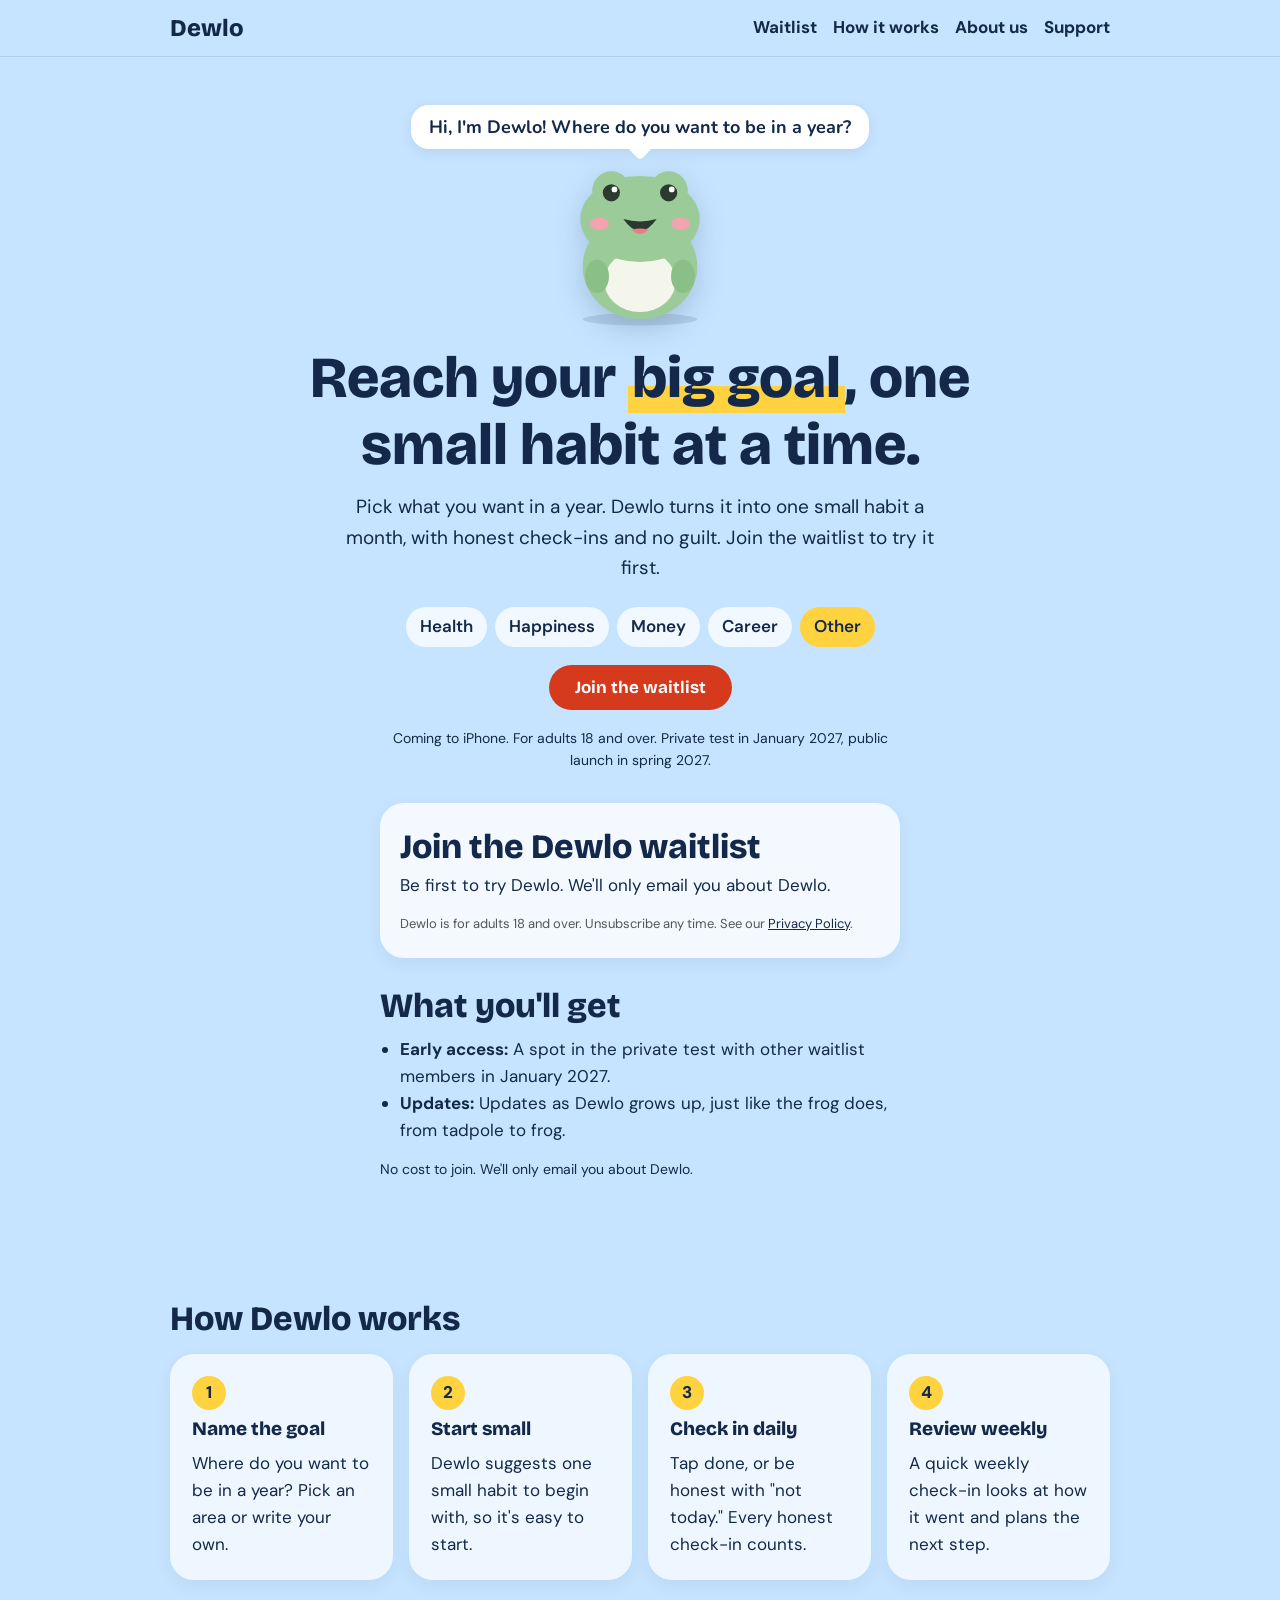
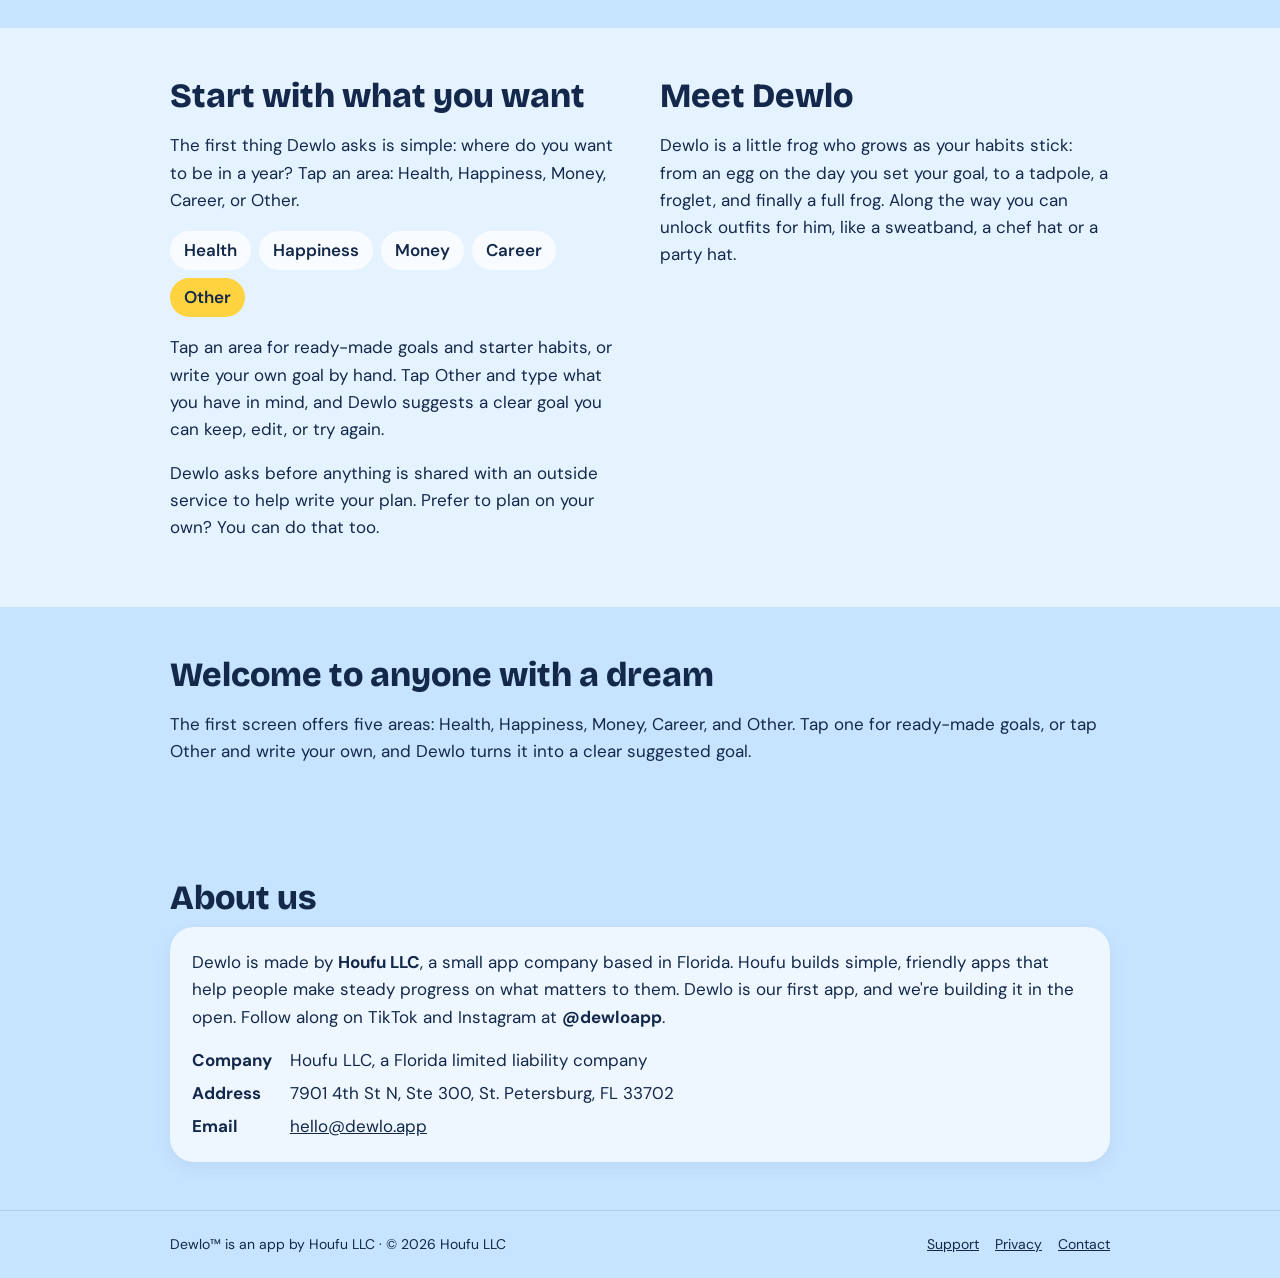
==== commit 03bc78e8: "Preview: Face only icons and hero bubble fix Co-Authored-By: Claude Opus 5.5 <noreply@anthropic.com>" ====
--- a/index.html
+++ b/index.html
@@ -24,7 +24,7 @@
 <main>
 <section class="hero"><div class="wrap">
   <div class="bubble">Hi, I'm Dewlo! Where do you want to be in a year?</div>
-  <svg class="dewlo" viewBox="-4 -10 88 92" role="img" aria-label="Dewlo the frog">
+  <svg class="dewlo" viewBox="-4 10 88 72" role="img" aria-label="Dewlo the frog">
 <ellipse cx="40" cy="78" rx="24" ry="2.6" fill="#13284A" fill-opacity="0.12"/>
 <g display="none">
 <ellipse cx="40" cy="50" rx="22" ry="26" fill="#FFFFFF" fill-opacity="0.75" stroke="#13284A" stroke-width="1.5"/>
--- a/style.css
+++ b/style.css
@@ -13,7 +13,7 @@
 header nav,footer nav{display:flex;gap:16px;flex-wrap:wrap}
 header nav a{font-weight:700;text-decoration:none}
 .hero{text-align:center;padding:48px 0 56px}
-.dewlo{width:210px;height:auto;display:block;margin:-18px auto 14px;filter:drop-shadow(0 10px 14px rgba(19,40,74,.18))}
+.dewlo{width:210px;height:auto;display:block;margin:-8px auto 16px;filter:drop-shadow(0 10px 14px rgba(19,40,74,.18))}
 .bubble{display:inline-block;background:#fff;border-radius:18px;padding:10px 18px;font:700 18px "Nunito",system-ui,sans-serif;margin-bottom:16px;position:relative;box-shadow:0 4px 14px rgba(19,40,74,.08)}
 .bubble:after{content:"";position:absolute;left:50%;bottom:-8px;width:16px;height:16px;background:#fff;border-radius:0 0 4px 0;transform:translateX(-50%) rotate(45deg)}
 .hero h1{font-size:clamp(34px,7vw,58px);max-width:760px;margin:0 auto 14px}
